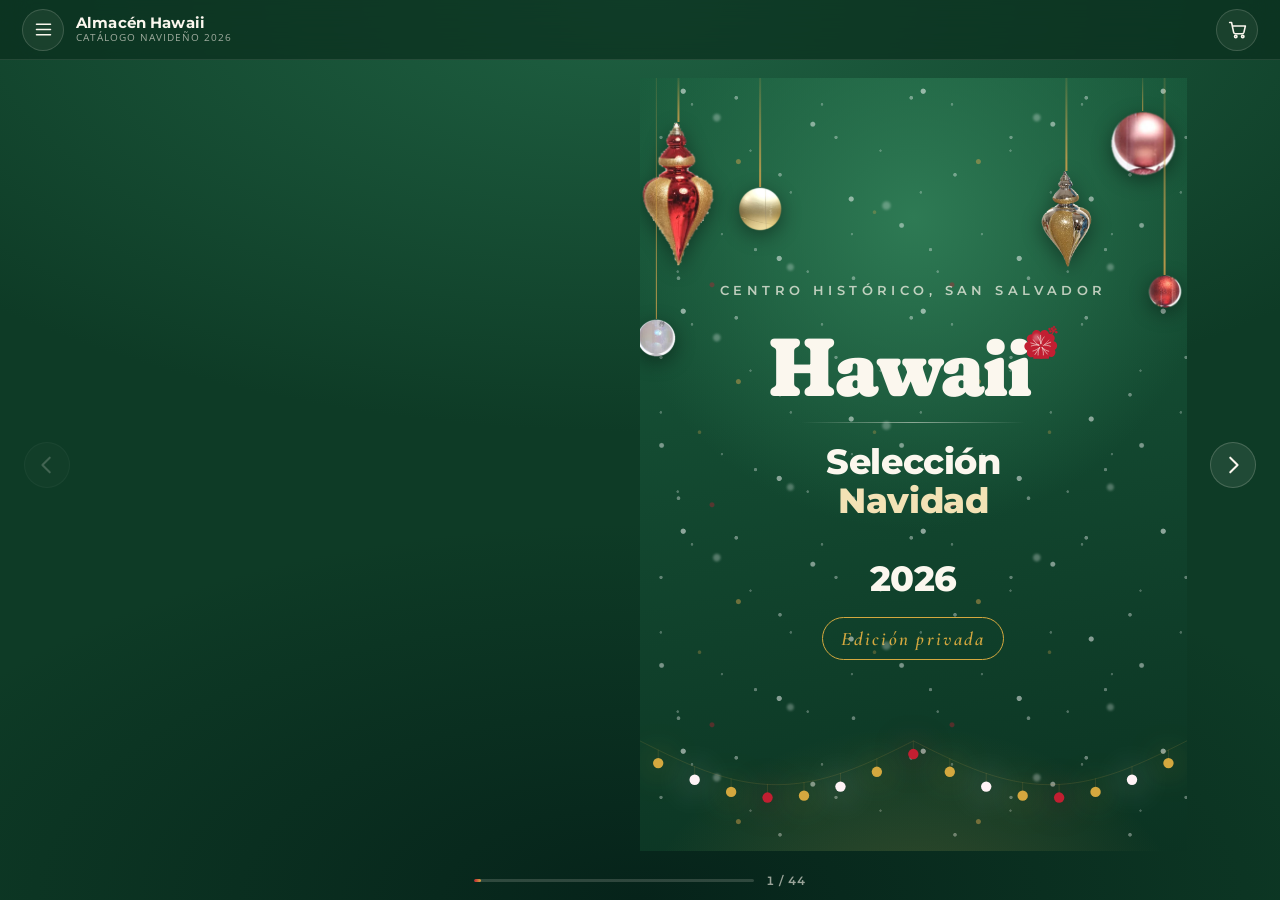
==== seleccion/index.html @ 13fd5911 "Selección Navidad 2026: edición privada para clientes premium Carta de bienvenida en lugar de las co" ====
<!doctype html>
<html lang="es">
<head>
<meta charset="utf-8">
<meta name="viewport" content="width=device-width, initial-scale=1, viewport-fit=cover">
<title>Almacén Hawaii · Selección Navidad 2026</title>
<meta name="description" content="Catálogo Navideño 2026 de Almacén Hawaii, Centro Histórico de San Salvador. Esferas, flores de pascua, varas, mallas y coronas, con precio por unidad y por docena.">
<meta name="theme-color" content="#0E3B26">

<meta property="og:type" content="website">
<meta property="og:title" content="Almacén Hawaii — Selección Navidad 2026">
<meta property="og:description" content="Una selección navideña preparada para su hogar: esferas, coronas, moños y guías. Atención personal por WhatsApp.">

<link rel="preconnect" href="https://fonts.googleapis.com">
<link rel="preconnect" href="https://fonts.gstatic.com" crossorigin>
<link href="https://fonts.googleapis.com/css2?family=Fraunces:opsz,wght,SOFT,WONK@9..144,700..900,100,1&family=Cormorant+Garamond:ital,wght@0,500;0,600;1,500;1,600&family=Montserrat:wght@500;600;700;800&family=Open+Sans:wght@400;600&display=swap" rel="stylesheet">
<link rel="stylesheet" href="estilos.css?v=b6408e53">
</head>
<body>

<!-- ══ La marca en vectores ══
     El archivo original del logo no llegó, así que el hibisco va dibujado:
     cinco pétalos rizados, las nervaduras blancas y el estambre con sus
     anteras. Cuando aparezca el SVG verdadero se reemplaza este <symbol>
     y todo el catálogo se actualiza solo, porque todo uso es un <use>. -->
<svg width="0" height="0" style="position:absolute" aria-hidden="true" focusable="false">
 <symbol id="flor-completa" viewBox="-108 -122 216 216">
  <g transform="translate(0,20)">
   <g fill="currentColor">
     <path d="M0 0C-20 -16 -40 -30 -48 -48C-56 -66 -48 -86 -28 -90C-16 -92 -6 -85 -2 -76C2 -85 12 -92 24 -90C44 -86 52 -66 44 -48C36 -30 20 -16 0 0Z" transform="rotate(0)"/>
     <path d="M0 0C-20 -16 -40 -30 -48 -48C-56 -66 -48 -86 -28 -90C-16 -92 -6 -85 -2 -76C2 -85 12 -92 24 -90C44 -86 52 -66 44 -48C36 -30 20 -16 0 0Z" transform="rotate(72)"/>
     <path d="M0 0C-20 -16 -40 -30 -48 -48C-56 -66 -48 -86 -28 -90C-16 -92 -6 -85 -2 -76C2 -85 12 -92 24 -90C44 -86 52 -66 44 -48C36 -30 20 -16 0 0Z" transform="rotate(144)"/>
     <path d="M0 0C-20 -16 -40 -30 -48 -48C-56 -66 -48 -86 -28 -90C-16 -92 -6 -85 -2 -76C2 -85 12 -92 24 -90C44 -86 52 -66 44 -48C36 -30 20 -16 0 0Z" transform="rotate(216)"/>
     <path d="M0 0C-20 -16 -40 -30 -48 -48C-56 -66 -48 -86 -28 -90C-16 -92 -6 -85 -2 -76C2 -85 12 -92 24 -90C44 -86 52 -66 44 -48C36 -30 20 -16 0 0Z" transform="rotate(288)"/>
   </g>
   <g fill="none" stroke="var(--papel)" stroke-width="3.4" stroke-linecap="round" opacity=".9">
     <path d="M0 -12C-3 -28 -9 -40 -18 -52 M0 -12C-1 -30 -1 -44 -2 -60 M0 -12C4 -28 10 -40 19 -51" transform="rotate(0)"/>
     <path d="M0 -12C-3 -28 -9 -40 -18 -52 M0 -12C-1 -30 -1 -44 -2 -60 M0 -12C4 -28 10 -40 19 -51" transform="rotate(72)"/>
     <path d="M0 -12C-3 -28 -9 -40 -18 -52 M0 -12C-1 -30 -1 -44 -2 -60 M0 -12C4 -28 10 -40 19 -51" transform="rotate(144)"/>
     <path d="M0 -12C-3 -28 -9 -40 -18 -52 M0 -12C-1 -30 -1 -44 -2 -60 M0 -12C4 -28 10 -40 19 -51" transform="rotate(216)"/>
     <path d="M0 -12C-3 -28 -9 -40 -18 -52 M0 -12C-1 -30 -1 -44 -2 -60 M0 -12C4 -28 10 -40 19 -51" transform="rotate(288)"/>
   </g>
   <g fill="currentColor" stroke="currentColor" stroke-linecap="round">
    <path d="M4 2C30 -20 54 -48 70 -78" fill="none" stroke-width="6"/>
    <circle cx="72" cy="-86" r="8"/><circle cx="55" cy="-82" r="6.5"/>
    <circle cx="88" cy="-78" r="6.5"/><circle cx="64" cy="-98" r="7"/>
    <circle cx="83" cy="-95" r="6"/><circle cx="49" cy="-96" r="5.5"/>
    <circle cx="75" cy="-108" r="5.5"/>
   </g>
  </g>
 </symbol>
</svg>

<header class="barra">
  <div class="barra-izq">
    <button class="btn-icono" id="abrir-indice" aria-label="Ver las categorías" title="Categorías">
      <svg viewBox="0 0 24 24" aria-hidden="true"><path d="M4 6h16M4 12h16M4 18h16"/></svg>
    </button>
    <a class="marca" href="#" data-ir="0" aria-label="Portada del catálogo">
      <span class="marca-txt">
        <b>Almacén Hawaii</b>
        <small>Catálogo Navideño 2026</small>
      </span>
    </a>
  </div>

  <nav class="barra-acciones">
    <button class="btn-icono" id="abrir-carrito" aria-label="Ver mi pedido" title="Mi pedido">
      <svg viewBox="0 0 24 24" aria-hidden="true"><path d="M3 4h2.2l2.4 11.2a2 2 0 0 0 2 1.6h7.7a2 2 0 0 0 2-1.5L21 8H6.2"/><circle cx="10" cy="20" r="1.4"/><circle cx="18" cy="20" r="1.4"/></svg>
      <span class="globo" id="contador" hidden>0</span>
    </button>
  </nav>
</header>

<main class="escenario">
  <button class="paso paso-izq" id="anterior" aria-label="Página anterior">
    <svg viewBox="0 0 24 24" aria-hidden="true"><path d="M15 4 7 12l8 8"/></svg>
  </button>

  <div class="libro-caja">
    <div id="libro" class="libro"></div>
    <div class="cargando" id="cargando"><span></span> Armando el catálogo…</div>
  </div>

  <button class="paso paso-der" id="siguiente" aria-label="Página siguiente">
    <svg viewBox="0 0 24 24" aria-hidden="true"><path d="m9 4 8 8-8 8"/></svg>
  </button>

  <div class="pie">
    <div class="regleta" id="regleta" role="progressbar" aria-label="Avance del catálogo"><i></i></div>
    <span class="folio" id="folio">1 / 1</span>
  </div>
</main>

<!-- ══ Ficha del producto ══ -->
<div class="telon" id="telon-ficha" hidden>
  <article class="ficha" role="dialog" aria-modal="true" aria-labelledby="ficha-nombre">
    <button class="cerrar" data-cerrar="ficha" aria-label="Cerrar">
      <svg viewBox="0 0 24 24" aria-hidden="true"><path d="m6 6 12 12M18 6 6 18"/></svg>
    </button>
    <div class="ficha-foto">
      <img id="ficha-img" alt="" width="700" height="700">
    </div>
    <div class="ficha-datos">
      <p class="ficha-sku" id="ficha-sku"></p>
      <h2 id="ficha-nombre"></h2>
      <p class="ficha-desc" id="ficha-desc"></p>
      <dl class="ficha-specs" id="ficha-specs"></dl>

      <div class="precios">
        <span class="preventa" id="ficha-preventa"></span><span class="cu">c/u</span>
        <span class="etiqueta-ahorro" id="ficha-docena"></span>
      </div>

      <div class="campo" id="campo-color">
        <label>Color <span class="elegido" id="color-elegido"></span></label>
        <div class="muestras" id="ficha-colores" role="radiogroup" aria-label="Color"></div>
      </div>

      <div class="ficha-fila">
        <div class="campo campo-cant">
          <label for="ficha-cantidad">Cantidad</label>
          <div class="contador-cant">
            <button type="button" data-cant="-1" aria-label="Quitar uno">−</button>
            <input id="ficha-cantidad" type="number" value="1" min="1" max="99" inputmode="numeric">
            <button type="button" data-cant="1" aria-label="Agregar uno">+</button>
          </div>
        </div>
        <button class="btn-primario" id="agregar">
          <svg viewBox="0 0 24 24" aria-hidden="true"><path d="M3 4h2.2l2.4 11.2a2 2 0 0 0 2 1.6h7.7a2 2 0 0 0 2-1.5L21 8H6.2"/><circle cx="10" cy="20" r="1.4"/><circle cx="18" cy="20" r="1.4"/></svg>
          Agregar al pedido
        </button>
      </div>
      <p class="nota-preventa">El precio por docena aplica desde 12 unidades del mismo producto y color. Se paga contra entrega.</p>
    </div>
  </article>
</div>

<!-- ══ El pedido ══ -->
<div class="telon" id="telon-carrito" hidden>
  <aside class="carrito" role="dialog" aria-modal="true" aria-labelledby="carrito-titulo">
    <header>
      <h2 id="carrito-titulo">Mi pedido</h2>
      <button class="cerrar" data-cerrar="carrito" aria-label="Cerrar">
        <svg viewBox="0 0 24 24" aria-hidden="true"><path d="m6 6 12 12M18 6 6 18"/></svg>
      </button>
    </header>

    <div class="carrito-cuerpo" id="carrito-cuerpo"></div>

    <footer class="carrito-pie" id="carrito-pie">
      <dl class="totales">
        <div id="fila-regular"><dt>A precio unidad</dt><dd id="total-regular"></dd></div>
        <div class="ahorra" id="fila-ahorro"><dt>Precio por docena</dt><dd id="total-ahorro"></dd></div>
        <div class="grande"><dt>Total</dt><dd id="total-preventa"></dd></div>
      </dl>

      <div class="campo">
        <label for="cli-nombre">Su nombre</label>
        <input id="cli-nombre" type="text" autocomplete="name" placeholder="Nombre y apellido">
      </div>
      <div class="campo">
        <label for="cli-tel">Su teléfono</label>
        <input id="cli-tel" type="tel" autocomplete="tel" inputmode="tel" placeholder="7777-7777">
      </div>
      <p class="aviso" id="aviso-carrito" hidden></p>

      <a class="btn-whatsapp" id="enviar" href="#" target="_blank" rel="noopener">
        <svg viewBox="0 0 24 24" aria-hidden="true"><path d="M12 2a10 10 0 0 0-8.7 15L2 22l5.2-1.3A10 10 0 1 0 12 2Z"/><path d="M8.5 7.8c.2-.5.4-.5.7-.5h.6c.2 0 .4 0 .6.5l.8 1.9c.1.3 0 .5-.1.7l-.5.6c-.2.2-.3.4-.1.7a7 7 0 0 0 3.3 2.9c.3.1.5 0 .7-.2l.6-.7c.2-.2.4-.2.6-.1l1.9.9c.3.1.4.3.4.5 0 .9-.6 1.8-1.4 2-.7.2-1.6.3-4.4-1a10 10 0 0 1-4-4.3c-.5-1.1-.8-2.4-.6-3.1.1-.5.4-1 .9-1.3Z"/></svg>
        Finalizar pedido por WhatsApp
      </a>
      <p class="nota-preventa">Se abre WhatsApp con el pedido escrito. Usted lo revisa y lo envía.</p>
    </footer>
  </aside>
</div>

<!-- ══ Secciones ══ -->
<div class="telon" id="telon-indice" hidden>
  <nav class="indice" role="dialog" aria-modal="true" aria-labelledby="indice-titulo">
    <header>
      <h2 id="indice-titulo">Categorías</h2>
      <button class="cerrar" data-cerrar="indice" aria-label="Cerrar">
        <svg viewBox="0 0 24 24" aria-hidden="true"><path d="m6 6 12 12M18 6 6 18"/></svg>
      </button>
    </header>
    <ol id="indice-lista"></ol>
  </nav>
</div>

<div class="brindis" id="brindis" hidden></div>

<script src="vendor/page-flip.browser.js"></script>
<script src="datos.js?v=13c87541"></script>
<script src="salas.js?v=3addc562"></script>
<script src="guion.js?v=63ef8f1d"></script>
</body>
</html>
---- seleccion/estilos.css ----
/* ════════════════════════════════════════════════════════════════
   Almacén Hawaii — Catálogo Navideño 2026 (precio estándar)

   Esta edición va con paleta navideña clásica: verde pino de estructura,
   rojo navidad para precios y lo que salta, dorado para luces y filetes,
   y papel crema. (La preventa conserva su paleta rosa.) Las notas de
   abajo hablan de rosa y fucsia: los nombres de las variables quedaron
   igual para no tocar el resto del archivo.

   La paleta sale del hibisco del logo. El fucsia era el acento y pasó a
   ser el protagonista: el rosa profundo carga la estructura —barra,
   portada, titulares— y el papel es un rosa muy claro.

   Aun así el fucsia fuerte sigue reservado para lo que debe saltar:
   precio de preventa, sellos de descuento, el punto que dice "tocá
   aquí". Sobre un fondo ya rosado, usarlo también de fondo haría que
   nada resalte. El dorado entra para lo navideño.
   ════════════════════════════════════════════════════════════════ */

:root {
  /* Rosa de fondo, fucsia de acento y dorado para lo navideño. El fucsia
     no es un color prestado: es el del hibisco del logo, que pasa de
     acento a protagonista. El rosa profundo hace de estructura —lo que
     antes hacía el verde— y el papel es un rosa muy claro, casi blanco,
     para que la foto del producto siga siendo lo que más pesa.

     Los nombres no dicen un color a propósito: cambiar la paleta es
     cambiar este bloque y nada más. */
  --marca:       #14532D;   /* titulares, botones, estructura */
  /* El rosa de fondo va empolvado y no encendido: sobre un fondo
     saturado, el fucsia de los precios deja de saltar. Lo que salta es
     lo que contrasta, y para contrastar el fondo tiene que ceder. */
  --marca-hondo: #0E3B26;   /* barra, portada, contraportada */
  --marca-claro: #7FA88C;
  --fucsia:      #C21F32;   /* precios de preventa, sellos, lo que salta */
  --fucsia-hondo:#9A1626;
  --dorado:      #D4A83F;   /* luces, filetes, lo navideño */
  --papel:       #FBF7EE;   /* la hoja */
  --papel-hondo: #F2EAD7;
  --tinta:       #1E2A22;
  --tinta-suave: #5F6B62;
  --linea:       #E5DAC0;
  --whatsapp:    #25D366;

  --r-chico: 10px;
  --r:       16px;
  --r-grande:26px;

  --sombra:      0 2px 8px rgba(14,59,38,.08), 0 12px 32px rgba(14,59,38,.10);
  --sombra-alta: 0 8px 24px rgba(14,59,38,.16), 0 32px 64px rgba(14,59,38,.22);

  --titulo: "Montserrat", "Helvetica Neue", Arial, sans-serif;
  --texto:  "Open Sans", "Helvetica Neue", Arial, sans-serif;
  --logo:   "Fraunces", Georgia, "Times New Roman", serif;

  --barra-alto: 60px;
}

* { box-sizing: border-box; }

html, body {
  height: 100%;
  margin: 0;
}

body {
  font-family: var(--texto);
  color: var(--tinta);
  background: var(--marca-hondo);
  /* Un resplandor tibio detrás del libro, como la luz de una sala. */
  background-image:
    radial-gradient(120% 80% at 50% 0%, #1F6142 0%, transparent 60%),
    radial-gradient(90% 60% at 50% 100%, #06231A 0%, transparent 70%);
  display: flex;
  flex-direction: column;
  overflow: hidden;
  -webkit-font-smoothing: antialiased;
}

svg { fill: none; stroke: currentColor; stroke-width: 1.8; stroke-linecap: round; stroke-linejoin: round; }
img { max-width: 100%; display: block; }

/* ── La barra de arriba ─────────────────────────────────────── */

.barra {
  flex: 0 0 auto;
  height: var(--barra-alto);
  padding: 0 clamp(10px, 3vw, 22px);
  display: flex;
  align-items: center;
  justify-content: space-between;
  gap: 12px;
  background: rgba(10, 46, 30, .72);
  backdrop-filter: blur(14px);
  -webkit-backdrop-filter: blur(14px);
  border-bottom: 1px solid rgba(251, 246, 236, .10);
  position: relative;
  z-index: 40;
}

.barra-izq {
  display: flex;
  align-items: center;
  gap: clamp(7px, 2vw, 12px);
  min-width: 0;
}

.marca {
  display: flex;
  align-items: center;
  gap: 10px;
  text-decoration: none;
  color: var(--papel);
  min-width: 0;
}

.marca-txt { display: flex; flex-direction: column; line-height: 1.15; min-width: 0; }
.marca-txt b {
  font-family: var(--titulo);
  font-weight: 700;
  font-size: 14.5px;
  letter-spacing: .01em;
  white-space: nowrap;
}
.marca-txt small {
  font-size: 10px;
  letter-spacing: .1em;
  text-transform: uppercase;
  color: rgba(251,246,236,.62);
  white-space: nowrap;
}

.barra-acciones { display: flex; align-items: center; gap: 6px; flex: none; }

.btn-icono {
  position: relative;
  width: 42px; height: 42px;
  display: grid; place-items: center;
  border: 1px solid rgba(251,246,236,.16);
  border-radius: 50%;
  background: rgba(251,246,236,.06);
  color: var(--papel);
  cursor: pointer;
  transition: background .18s, border-color .18s, transform .18s;
}
.btn-icono svg { width: 21px; height: 21px; }
.btn-icono:hover { background: rgba(251,246,236,.14); border-color: rgba(251,246,236,.3); }
.btn-icono:active { transform: scale(.94); }

.globo {
  position: absolute;
  top: -3px; right: -3px;
  min-width: 20px; height: 20px;
  padding: 0 5px;
  border-radius: 10px;
  background: var(--fucsia);
  color: #fff;
  font-family: var(--titulo);
  font-weight: 700;
  font-size: 11px;
  line-height: 20px;
  text-align: center;
  border: 2px solid var(--marca-hondo);
}
.globo.late { animation: late .42s ease; }
@keyframes late { 0%,100% { transform: scale(1); } 40% { transform: scale(1.35); } }

/* ── El escenario donde vive el libro ───────────────────────── */

.escenario {
  flex: 1 1 auto;
  min-height: 0;
  position: relative;
  display: grid;
  grid-template-columns: auto minmax(0, 1fr) auto;
  align-items: center;
  gap: clamp(4px, 1.5vw, 18px);
  padding: clamp(8px, 2vh, 20px) clamp(6px, 2vw, 24px) 48px;
}

.libro-caja {
  grid-column: 2;
  height: 100%;
  min-height: 0;
  display: grid;
  place-items: center;
  position: relative;
}

.libro { max-width: 100%; }
.libro .stf__parent { margin: 0 auto; }

.cargando {
  position: absolute;
  inset: auto;
  display: flex;
  align-items: center;
  gap: 10px;
  color: rgba(251,246,236,.7);
  font-size: 13.5px;
  letter-spacing: .04em;
}
.cargando[hidden] { display: none; }
.cargando span {
  width: 15px; height: 15px;
  border: 2px solid rgba(251,246,236,.25);
  border-top-color: var(--fucsia);
  border-radius: 50%;
  animation: gira .8s linear infinite;
}
@keyframes gira { to { transform: rotate(360deg); } }

/* Flechas de paso */
.paso {
  width: 46px; height: 46px;
  display: grid; place-items: center;
  border: 1px solid rgba(251,246,236,.18);
  border-radius: 50%;
  background: rgba(251,246,236,.08);
  color: var(--papel);
  cursor: pointer;
  z-index: 20;
  transition: background .18s, opacity .18s, transform .18s;
}
.paso svg { width: 22px; height: 22px; stroke-width: 2.2; }
.paso:hover { background: rgba(251,246,236,.18); }
.paso:active { transform: scale(.92); }
.paso[disabled] { opacity: .22; cursor: default; }
.paso-izq { grid-column: 1; }
.paso-der { grid-column: 3; }

/* Regleta de avance y folio */
.pie {
  position: absolute;
  left: 0; right: 0; bottom: 12px;
  display: flex;
  align-items: center;
  justify-content: center;
  gap: 12px;
  pointer-events: none;
}
.regleta {
  width: min(280px, 44vw);
  height: 3px;
  border-radius: 3px;
  background: rgba(251,246,236,.16);
  overflow: hidden;
}
.regleta i {
  display: block;
  height: 100%;
  width: 0;
  border-radius: 3px;
  background: linear-gradient(90deg, var(--fucsia), var(--dorado));
  transition: width .5s cubic-bezier(.22,.9,.3,1);
}
.folio {
  font-family: var(--titulo);
  font-weight: 600;
  font-size: 12px;
  letter-spacing: .07em;
  color: rgba(251,246,236,.6);
  font-variant-numeric: tabular-nums;
}

/* ── Las páginas ────────────────────────────────────────────── */

.pagina {
  container-type: inline-size;
  background: var(--papel);
  color: var(--tinta);
  overflow: hidden;
  position: relative;
}
.pagina-interior {
  position: absolute;
  inset: 0;
  padding: clamp(16px, 4.4%, 38px);
  display: flex;
  flex-direction: column;
  overflow: hidden;
}

/* Filo de la hoja: da el grosor del papel en el canto interno. */
.stf__item .pagina::after {
  content: "";
  position: absolute;
  top: 0; bottom: 0;
  width: 26px;
  pointer-events: none;
}
.--left .pagina::after  { right: 0; background: linear-gradient(270deg, rgba(43,32,16,.14), transparent); }
.--right .pagina::after { left: 0;  background: linear-gradient(90deg,  rgba(43,32,16,.14), transparent); }

.numero-pagina {
  position: absolute;
  bottom: clamp(10px, 2.6%, 18px);
  left: 0; right: 0;
  text-align: center;
  font-family: var(--titulo);
  font-weight: 600;
  font-size: 10.5px;
  letter-spacing: .18em;
  color: var(--tinta-suave);
  opacity: .55;
}

/* ── Portada ────────────────────────────────────────────────── */

.pagina.portada {
  background:
    radial-gradient(90% 65% at 50% 18%, #2E7A54 0%, transparent 62%),
    linear-gradient(170deg, #1A5C3D 0%, #0B3322 100%);
  color: var(--papel);
}
.portada .pagina-interior {
  align-items: center;
  justify-content: center;
  text-align: center;
  padding: clamp(20px, 6%, 44px);
}

/* Todo el texto de la portada va en un solo bloque centrado. */
.portada-centro {
  position: relative;
  z-index: 2;
  display: flex;
  flex-direction: column;
  align-items: center;
  gap: clamp(10px, 3.4cqw, 22px);
}

/* ── Los adornos que cuelgan del borde de arriba ──────────────────
   Son las esferas reales del contenedor, recortadas. Cada una tiene
   su propio tiempo de vaivén y su demora: si todas se mecieran al
   mismo compás parecería un carrusel; desfasadas parece aire. */
.guirnalda {
  position: absolute;
  inset: 0;
  overflow: hidden;
  pointer-events: none;
  z-index: 1;
}
.colgante {
  position: absolute;
  top: 0;
  left: var(--izq);
  width: calc(var(--tam) * 1cqw);
  display: flex;
  flex-direction: column;
  align-items: center;
  transform: translateX(-50%);
  transform-origin: 50% 0;
  animation: vaiven var(--seg) ease-in-out var(--demora) infinite alternate;
}
.colgante .hilo {
  width: 1.5px;
  height: calc(var(--largo) * 1cqw);
  background: linear-gradient(to bottom, rgba(217,166,78,.15), rgba(217,166,78,.85));
}
.colgante img {
  width: 100%;
  height: calc(var(--tam) * var(--alto) * 1cqw);
  object-fit: contain;
  filter: drop-shadow(0 5px 10px rgba(0,0,0,.42));
}
/* El giro sale desde donde se ata el hilo, no desde la esfera. */
@keyframes vaiven {
  from { transform: translateX(-50%) rotate(-3.4deg); }
  to   { transform: translateX(-50%) rotate(3.4deg); }
}

/* ── La nieve ─────────────────────────────────────────────────────
   Tres capas con copos de distinto tamaño y velocidad: las chicas van
   rápido y las grandes lento, que es lo que da sensación de fondo y
   frente. Cada capa es un mosaico que se repite, y la animación la
   corre exactamente el alto de un mosaico, así el ciclo no tiene
   costura. La caída va con una ese, no en línea recta.

   Entre los copos blancos van unas motitas doradas y una fucsia:
   suficiente para que el fondo se sienta de la marca. */
.nieve {
  position: absolute;
  inset: 0;
  overflow: hidden;
  pointer-events: none;
  z-index: 0;
}
.nieve.frente { z-index: 3; }
.nieve i {
  position: absolute;
  left: 0; right: 0;
  top: -220px; bottom: -220px;
  background-repeat: repeat;
  animation: nevar linear infinite;
}

.nieve i:nth-child(1) {
  opacity: .55;
  background-size: 240px 220px;
  animation-duration: 30s;
  background-image:
    radial-gradient(circle at 18%  6%,  rgba(255,255,255,.95) 0 2.2px, transparent 3px),
    radial-gradient(circle at 72% 21%,  rgba(255,255,255,.85) 0 1.9px, transparent 3px),
    radial-gradient(circle at 41% 38%,  rgba(217,166,78,.85)  0 2.0px, transparent 3px),
    radial-gradient(circle at 88% 55%,  rgba(255,255,255,.9)  0 2.1px, transparent 3px),
    radial-gradient(circle at 9%  67%,  rgba(255,255,255,.8)  0 1.8px, transparent 3px),
    radial-gradient(circle at 58% 82%,  rgba(255,255,255,.9)  0 2.2px, transparent 3px),
    radial-gradient(circle at 30% 94%,  rgba(194,31,50,.7)   0 1.9px, transparent 3px);
}
.nieve i:nth-child(2) {
  opacity: .42;
  background-size: 175px 220px;
  animation-duration: 21s;
  background-image:
    radial-gradient(circle at 55%  9%,  rgba(255,255,255,.9) 0 1.5px, transparent 2.2px),
    radial-gradient(circle at 12% 27%,  rgba(255,255,255,.8) 0 1.3px, transparent 2px),
    radial-gradient(circle at 80% 44%,  rgba(255,255,255,.85) 0 1.4px, transparent 2.2px),
    radial-gradient(circle at 34% 61%,  rgba(217,166,78,.7)  0 1.4px, transparent 2.2px),
    radial-gradient(circle at 66% 78%,  rgba(255,255,255,.8) 0 1.3px, transparent 2px),
    radial-gradient(circle at 22% 91%,  rgba(255,255,255,.85) 0 1.5px, transparent 2.2px);
}
.nieve i:nth-child(3) {
  opacity: .3;
  background-size: 130px 220px;
  animation-duration: 15s;
  background-image:
    radial-gradient(circle at 40% 12%, rgba(255,255,255,.9) 0 1px, transparent 1.6px),
    radial-gradient(circle at 85% 33%, rgba(255,255,255,.8) 0 .9px, transparent 1.5px),
    radial-gradient(circle at 16% 52%, rgba(255,255,255,.85) 0 1px, transparent 1.6px),
    radial-gradient(circle at 63% 71%, rgba(255,255,255,.8) 0 .9px, transparent 1.5px),
    radial-gradient(circle at 29% 88%, rgba(255,255,255,.9) 0 1px, transparent 1.6px);
}
/* La capa de adelante pasa por delante del texto: pocos copos, grandes
   y desenfocados, como los que caen cerca de la cámara. */
.nieve.frente i {
  opacity: .3;
  background-size: 320px 220px;
  animation-duration: 12s;
  filter: blur(1.2px);
  background-image:
    radial-gradient(circle at 24% 18%, rgba(255,255,255,.95) 0 3px, transparent 4.5px),
    radial-gradient(circle at 77% 58%, rgba(255,255,255,.9)  0 3.4px, transparent 5px),
    radial-gradient(circle at 47% 86%, rgba(255,255,255,.9)  0 2.8px, transparent 4.2px);
}

@keyframes nevar {
  0%   { transform: translate(0, 0); }
  50%  { transform: translate(16px, 110px); }
  100% { transform: translate(0, 220px); }
}

/* ── El pie: resplandor y guirnalda de luces ──────────────────────
   La portada quedaba desnuda abajo. El resplandor da fondo y la
   guirnalda da el movimiento. */
.resplandor {
  position: absolute;
  left: -10%; right: -10%;
  bottom: -14%;
  height: 42%;
  pointer-events: none;
  z-index: 0;
  background: radial-gradient(60% 100% at 50% 100%,
    rgba(217,166,78,.26) 0%, rgba(217,166,78,.10) 42%, transparent 72%);
}

.pie-luces {
  position: absolute;
  left: 0; right: 0;
  bottom: clamp(14px, 5%, 34px);
  height: clamp(42px, 16cqw, 96px);
  pointer-events: none;
  z-index: 1;
}
.pie-luces.arriba {
  bottom: auto;
  top: 0;
}
.luces { width: 100%; height: 100%; overflow: visible; }
.luces .cable {
  fill: none;
  stroke: rgba(217,166,78,.5);
  stroke-width: .28;
  vector-effect: non-scaling-stroke;
}
.foco line {
  stroke: rgba(217,166,78,.65);
  stroke-width: .22;
  vector-effect: non-scaling-stroke;
}
.foco circle {
  fill: var(--color);
  stroke: none;
  transform-box: fill-box;
  transform-origin: center;
  animation: titilar 2.6s ease-in-out var(--demora) infinite alternate;
  filter: drop-shadow(0 0 3px var(--color));
}
@keyframes titilar {
  from { opacity: .38; }
  to   { opacity: 1; }
}

@media (prefers-reduced-motion: reduce) {
  .colgante { animation: none; transform: translateX(-50%) rotate(-1.5deg); }
  .nieve i { animation: none; }
  .foco circle { animation: none; opacity: .85; }
}

.logotipo {
  font-family: var(--logo);
  font-weight: 900;
  font-variation-settings: "SOFT" 100, "WONK" 1;
  font-size: clamp(46px, 15cqw, 108px);
  line-height: .9;
  letter-spacing: -.015em;
  color: var(--papel);
  position: relative;
  display: inline-block;
  padding-right: .34em;
}
.logotipo .flor-grande {
  position: absolute;
  right: -.02em; top: -.10em;
  width: .46em; height: .46em;
  color: var(--fucsia);
  stroke: none;
}
.portada .antetitulo {
  font-family: var(--titulo);
  font-weight: 600;
  font-size: clamp(9px, 2.6cqw, 13px);
  letter-spacing: .34em;
  text-transform: uppercase;
  color: rgba(251,246,236,.72);
}
.portada h1 {
  font-family: var(--titulo);
  font-weight: 800;
  font-size: clamp(19px, 6.4cqw, 40px);
  line-height: 1.12;
  margin: 0;
  letter-spacing: -.01em;
}
.portada h1 em {
  display: block;
  font-style: normal;
  /* Rosa claro y no dorado: sobre un fondo rosado el dorado se ensucia
     y pierde el filo. El dorado se guarda para las luces y los filetes,
     donde va sobre oscuro y sí brilla. */
  color: #F3E2B5;
}
.filete {
  width: 58%;
  height: 1px;
  background: linear-gradient(90deg, transparent, rgba(251,246,236,.5), transparent);
}
.moneda-ahorro {
  display: inline-flex;
  align-items: baseline;
  gap: 8px;
  padding: 9px 18px;
  border-radius: 999px;
  background: var(--fucsia);
  color: #fff;
  font-family: var(--titulo);
  font-weight: 800;
  font-size: clamp(12px, 3.4cqw, 17px);
  letter-spacing: .02em;
  box-shadow: 0 6px 20px rgba(194,31,50,.35);
}

/* ── Página de bienvenida ───────────────────────────────────── */

.pagina.aviso-pagina .pagina-interior { justify-content: center; gap: 5%; }
.titulo-seccion {
  font-family: var(--titulo);
  font-weight: 800;
  font-size: clamp(17px, 5.4cqw, 30px);
  line-height: 1.15;
  color: var(--marca);
  margin: 0;
  letter-spacing: -.01em;
}
.rotulo {
  font-family: var(--titulo);
  font-weight: 700;
  font-size: clamp(8.5px, 2.4cqw, 11px);
  letter-spacing: .26em;
  text-transform: uppercase;
  color: var(--fucsia);
  margin: 0 0 6px;
}
/* ── Las condiciones de la preventa ──────────────────────────────
   Tres bloques con viñetas. Es la letra chica del trato, así que se
   lee de corrido y no compite con nada. */
.condiciones {
  display: flex;
  flex-direction: column;
  gap: clamp(11px, 3cqw, 20px);
}
.condicion h3 {
  font-family: var(--titulo);
  font-weight: 800;
  font-size: clamp(10px, 2.8cqw, 13px);
  letter-spacing: .08em;
  text-transform: uppercase;
  color: var(--marca);
  margin: 0 0 5px;
}
.condicion ul {
  margin: 0;
  padding-left: 1.1em;
  display: flex;
  flex-direction: column;
  gap: clamp(3px, 1cqw, 6px);
}
.condicion li {
  font-size: clamp(11px, 3cqw, 14px);
  line-height: 1.45;
  color: var(--tinta);
}
.condicion li::marker { color: var(--fucsia); }

.recuadro {
  border: 1px solid var(--linea);
  border-left: 3px solid var(--dorado);
  border-radius: var(--r-chico);
  background: rgba(217,166,78,.07);
  padding: clamp(10px, 3cqw, 16px);
  font-size: clamp(10.5px, 2.8cqw, 13px);
  line-height: 1.6;
}

/* ── Páginas de escena, con los puntos clicleables ──────────── */

.pagina.escena .pagina-interior { padding: 0; }

/* El lienzo: la foto y las esferas viven en el mismo marco, así que si
   el marco se mueve, se mueven juntas y los puntos no se despegan. */
.escena-lienzo { position: absolute; inset: 0; }

/* Las escenas de esferas apoyadas no pueden mecerse, así que el que se
   mueve es el encuadre: un acercamiento muy lento, apenas perceptible. */
.escena-lienzo.deriva {
  animation: deriva 34s ease-in-out infinite alternate;
  will-change: transform;
}
@keyframes deriva {
  from { transform: scale(1.02) translate(0, 0); }
  to   { transform: scale(1.08) translate(-1.1%, -0.7%); }
}

.escena-foto { position: absolute; inset: 0; }
.escena-foto img { width: 100%; height: 100%; object-fit: cover; }
/* Un velo abajo para que el rótulo se lea sobre cualquier foto. */
.escena-foto::after {
  content: "";
  position: absolute; inset: 0;
  background: linear-gradient(to top, rgba(8,36,24,.82) 0%, rgba(8,36,24,.30) 26%, transparent 52%);
  pointer-events: none;
}
.escena-foto.velo-arriba::after {
  background: linear-gradient(to bottom, rgba(8,36,24,.84) 0%, rgba(8,36,24,.32) 28%, transparent 54%);
}
.escena-pie {
  position: absolute;
  left: 0; right: 0; bottom: 0;
  padding: clamp(14px, 4.5%, 30px);
  color: var(--papel);
  z-index: 4;
}
.escena-pie.arriba { bottom: auto; top: 0; }
.escena-pie h3 {
  font-family: var(--titulo);
  font-weight: 800;
  font-size: clamp(16px, 5cqw, 27px);
  margin: 0 0 5px;
  letter-spacing: -.01em;
}
.escena-pie p { margin: 0; font-size: clamp(10.5px, 2.8cqw, 13.5px); color: rgba(251,246,236,.82); line-height: 1.5; }
.pista {
  display: inline-flex;
  align-items: center;
  gap: 7px;
  margin-top: 10px;
  padding: 6px 13px;
  border-radius: 999px;
  background: rgba(251,246,236,.14);
  border: 1px solid rgba(251,246,236,.22);
  font-family: var(--titulo);
  font-weight: 600;
  font-size: clamp(9px, 2.4cqw, 11.5px);
  letter-spacing: .06em;
}
/* En las escenas el número se va a la esquina: centrado abajo le cae
   encima a la pastilla de "tocá los puntos". */
.pagina.escena .numero-pagina {
  bottom: auto;
  top: clamp(10px, 2.6%, 18px);
  left: auto;
  right: clamp(12px, 3.4%, 22px);
  text-align: right;
  color: var(--papel);
  opacity: .75;
  text-shadow: 0 1px 3px rgba(0,0,0,.5);
  z-index: 6;
}
.pista i {
  width: 8px; height: 8px;
  border-radius: 50%;
  background: var(--fucsia);
  box-shadow: 0 0 0 4px rgba(194,31,50,.3);
}

/* ── Las esferas colgadas ─────────────────────────────────────────
   Vienen recortadas y con el color del ambiente ya aplicado. El giro
   sale de donde se ata el hilo, no del centro de la esfera: un péndulo
   gira desde arriba. La sombra va en CSS y no horneada, porque tiene
   que mecerse con la pieza. */
.colgante-esc {
  position: absolute;
  display: flex;
  flex-direction: column;
  align-items: center;
  transform-origin: 50% 0;
  animation: mecer var(--seg) ease-in-out var(--demora) infinite alternate;
  z-index: 5;
  will-change: transform;
}
.hilo-esc {
  width: 1px;
  flex: none;
  background: linear-gradient(to bottom,
    rgba(212,186,138,0) 0%,
    rgba(212,186,138,.10) 30%,
    rgba(212,186,138,.34) 62%,
    rgba(212,186,138,.7) 100%);
}
.pieza {
  position: relative;
  width: 100%;
  flex: none;
  padding: 0;
  border: 0;
  background: transparent;
  cursor: pointer;
  -webkit-tap-highlight-color: transparent;
}
.pieza img {
  width: 100%;
  height: 100%;
  object-fit: contain;
  /* La sombra crece con la pieza y se apaga con la lejanía. */
  filter: drop-shadow(calc(var(--w) * .05 * 1cqw)
                      calc(var(--w) * .07 * 1cqw)
                      calc(var(--w) * .08 * 1cqw)
                      rgba(0, 0, 0, var(--sombra)));
}
/* La misma chinche que en las escenas apoyadas, para que se note que
   la esfera se puede tocar. */
.pieza::after {
  content: "";
  position: absolute;
  left: 50%; top: 50%;
  width:  clamp(9px, calc(var(--w) * .30 * 1cqw), 16px);
  height: clamp(9px, calc(var(--w) * .30 * 1cqw), 16px);
  translate: -50% -50%;
  border-radius: 50%;
  background: var(--fucsia);
  border: 2px solid rgba(251,246,236,.95);
  box-shadow: 0 2px 8px rgba(0,0,0,.4);
  opacity: calc(1 - var(--lejos) * .4);
  animation: latido 2.6s ease-out infinite;
}
.pieza:hover img { filter: drop-shadow(0 0 6px rgba(251,246,236,.55))
                          drop-shadow(calc(var(--w) * .05 * 1cqw)
                                      calc(var(--w) * .07 * 1cqw)
                                      calc(var(--w) * .08 * 1cqw)
                                      rgba(0, 0, 0, var(--sombra))); }
.pieza:active::after { scale: .85; }
.pieza:focus-visible { outline: 2px solid var(--papel); outline-offset: 3px; border-radius: 6px; }

@keyframes mecer {
  from { transform: rotate(calc(var(--amp) * -1)); }
  to   { transform: rotate(var(--amp)); }
}

/* El punto sobre la esfera: cubre el área real que ocupa la pieza. */
.punto {
  position: absolute;
  border: 0;
  padding: 0;
  background: transparent;
  border-radius: 50%;
  cursor: pointer;
  z-index: 5;
  -webkit-tap-highlight-color: transparent;
}
.punto::before {
  content: "";
  position: absolute;
  inset: -6%;
  border-radius: 50%;
  border: 2px solid rgba(251,246,236,0);
  background: radial-gradient(circle, rgba(251,246,236,.22) 0%, transparent 68%);
  opacity: 0;
  transition: opacity .22s;
}
/* La chinche: siempre visible, para que se note que hay algo que tocar.
   Se mide con la pieza —una chinche del mismo tamaño sobre una esfera
   grande y una chica hace que la chica parezca un error. */
.punto::after {
  content: "";
  position: absolute;
  left: 50%; top: 50%;
  width:  clamp(9px, calc(var(--w, 20) * .30 * 1cqw), 16px);
  height: clamp(9px, calc(var(--w, 20) * .30 * 1cqw), 16px);
  translate: -50% -50%;
  border-radius: 50%;
  background: var(--fucsia);
  border: 2px solid rgba(251,246,236,.95);
  box-shadow: 0 2px 8px rgba(0,0,0,.4);
  animation: latido 2.6s ease-out infinite;
}
@keyframes latido {
  0%       { box-shadow: 0 2px 8px rgba(0,0,0,.4), 0 0 0 0    rgba(194,31,50,.55); }
  55%, 100%{ box-shadow: 0 2px 8px rgba(0,0,0,.4), 0 0 0 15px rgba(194,31,50,0); }
}
.punto:hover::before, .punto:focus-visible::before { opacity: 1; border-color: rgba(251,246,236,.55); }
.punto:focus-visible { outline: none; }
.punto:active::after { scale: .85; }

@media (prefers-reduced-motion: reduce) {
  .punto::after, .pieza::after { animation: none; }
  .colgante-esc { animation: none; }
  .escena-lienzo.deriva { animation: none; transform: scale(1.02); }
  .regleta i { transition: none; }
}

/* ── Páginas de producto ────────────────────────────────────── */

.pagina.productos .pagina-interior { gap: clamp(10px, 2.6%, 20px); }

/* Dos halos rosados en esquinas opuestas. Muy tenues: la hoja tiene que
   sentirse decorada sin que nada le compita a la foto del producto. */
.pagina.productos .pagina-interior::before,
.pagina.productos .pagina-interior::after {
  content: "";
  position: absolute;
  width: 68%;
  aspect-ratio: 1;
  border-radius: 50%;
  background: radial-gradient(circle, rgba(240,200,110,.34) 0%, rgba(240,200,110,.10) 45%, transparent 72%);
  pointer-events: none;
  z-index: 0;
}
.pagina.productos .pagina-interior::before { top: -22%; right: -26%; }
.pagina.productos .pagina-interior::after  { bottom: -24%; left: -28%; }

/* El contenido, por encima del velo. */
.pagina.productos .cabecera-seccion,
.pagina.productos .ficha-lista,
.pagina.productos .cuadricula,
.pagina.productos .destacado,
.pagina.productos .numero-pagina { position: relative; z-index: 1; }
.cabecera-seccion { margin-bottom: 2px; }

.ficha-lista { display: grid; gap: clamp(12px, 3%, 22px); flex: 1; min-height: 0; }
.ficha-lista.dupla { grid-template-rows: 1fr 1fr; }
.ficha-lista.solo  { grid-template-rows: 1fr; }

.tarjeta {
  display: grid;
  grid-template-columns: 44% 1fr;
  gap: clamp(10px, 3cqw, 18px);
  align-items: center;
  border: 1px solid var(--linea);
  border-radius: var(--r);
  background: #fff;
  padding: clamp(10px, 2.8cqw, 16px);
  cursor: pointer;
  position: relative;
  overflow: hidden;
  transition: border-color .2s, box-shadow .2s, transform .2s;
  min-height: 0;
  text-align: left;
  font: inherit;
  color: inherit;
  -webkit-tap-highlight-color: transparent;
}
.tarjeta:hover { border-color: var(--marca-claro); box-shadow: var(--sombra); transform: translateY(-2px); }
.tarjeta:active { transform: translateY(0); }
.tarjeta.grande { grid-template-columns: 46% 1fr; }

.tarjeta-foto {
  position: relative;
  /* El cuadrado se mide por el ancho de su columna, nunca por el alto:
     con aspect-ratio y height:100% juntos, en una fila alta la foto se
     ensancha más que su columna y se come el texto de al lado. */
  width: 100%;
  aspect-ratio: 1;
  max-height: 100%;
  border-radius: var(--r-chico);
  overflow: hidden;
  background: var(--papel-hondo);
}
.tarjeta-foto img { width: 100%; height: 100%; object-fit: cover; }
.sello {
  position: absolute;
  top: 7px; left: 7px;
  padding: 3px 8px;
  border-radius: 999px;
  background: var(--fucsia);
  color: #fff;
  font-family: var(--titulo);
  font-weight: 800;
  font-size: clamp(9px, 2.4cqw, 11.5px);
  letter-spacing: .02em;
  box-shadow: 0 2px 8px rgba(194,31,50,.32);
}

.tarjeta-cuerpo { min-width: 0; overflow: hidden; display: flex; flex-direction: column; gap: 5px; }
.tarjeta h3 {
  font-family: var(--titulo);
  font-weight: 700;
  font-size: clamp(11.5px, 3.2cqw, 16px);
  line-height: 1.22;
  margin: 0;
  color: var(--marca);
}
.tarjeta .medida {
  font-family: var(--titulo);
  font-weight: 600;
  font-size: clamp(8.5px, 2.2cqw, 10.5px);
  letter-spacing: .14em;
  text-transform: uppercase;
  color: var(--tinta-suave);
}
.precio-linea { display: flex; align-items: baseline; gap: 8px; flex-wrap: wrap; margin-top: 2px; }
.precio-linea .regular {
  font-size: clamp(10px, 2.6cqw, 12.5px);
  color: var(--tinta-suave);
  text-decoration: line-through;
}
.precio-linea .preventa {
  font-family: var(--titulo);
  font-weight: 800;
  font-size: clamp(16px, 4.6cqw, 24px);
  color: var(--fucsia);
  line-height: 1;
  font-variant-numeric: tabular-nums;
}

.chips { display: flex; flex-wrap: wrap; gap: 5px; margin-top: 3px; align-items: center; }
.chip {
  width: 17px; height: 17px;
  border-radius: 50%;
  border: 1.5px solid rgba(35,32,28,.18);
  box-shadow: inset 0 -2px 4px rgba(0,0,0,.14), inset 0 2px 3px rgba(255,255,255,.5);
  flex: none;
}
.chips .mas {
  font-family: var(--titulo);
  font-weight: 700;
  font-size: 10.5px;
  color: var(--tinta-suave);
  margin-left: 2px;
}
.tarjeta .ver {
  margin-top: auto;
  font-family: var(--titulo);
  font-weight: 700;
  font-size: clamp(9.5px, 2.5cqw, 11.5px);
  letter-spacing: .05em;
  color: var(--marca);
  display: inline-flex;
  align-items: center;
  gap: 5px;
}
.tarjeta .ver svg { width: 13px; height: 13px; stroke-width: 2.4; }

/* Página de un solo modelo: foto grande y la paleta completa debajo. */
.destacado {
  flex: 1;
  min-height: 0;
  display: grid;
  grid-template-rows: minmax(0, 1fr) auto;
  gap: clamp(10px, 2.6cqw, 18px);
}
.destacado-foto {
  position: relative;
  min-height: 0;
  height: 100%;
  aspect-ratio: 1;
  width: auto;
  max-width: 100%;
  margin-inline: auto;
  border-radius: var(--r);
  border: 1px solid var(--linea);
  background: #fff;
  overflow: hidden;
}
/* contain y no cover: en una caja ancha, recortar deja el producto a medias. */
.destacado-foto img { width: 100%; height: 100%; object-fit: contain; padding: 4%; }
.destacado-foto .sello { top: 10px; left: 10px; }

.destacado-cuerpo { display: flex; flex-direction: column; gap: clamp(6px, 1.8cqw, 11px); }
.destacado-cifras { display: flex; align-items: baseline; justify-content: space-between; gap: 12px; flex-wrap: wrap; }
.destacado-cifras .medida { font-family: var(--titulo); font-weight: 600; font-size: clamp(8.5px, 2.2cqw, 11px); letter-spacing: .14em; text-transform: uppercase; color: var(--tinta-suave); }
.destacado-pie { margin: 0; font-size: clamp(9.5px, 2.4cqw, 12px); color: var(--tinta-suave); }

.paleta {
  display: grid;
  grid-template-columns: repeat(auto-fill, minmax(clamp(52px, 15cqw, 74px), 1fr));
  gap: clamp(5px, 1.6cqw, 10px);
}
.tono {
  display: flex;
  flex-direction: column;
  align-items: center;
  gap: 4px;
  padding: 5px 2px;
  border: 1px solid transparent;
  border-radius: var(--r-chico);
  background: transparent;
  cursor: pointer;
  font: inherit;
  transition: background .16s, border-color .16s;
  -webkit-tap-highlight-color: transparent;
}
.tono:hover { background: #fff; border-color: var(--linea); }
.chip-g {
  width: clamp(22px, 6.4cqw, 32px);
  height: clamp(22px, 6.4cqw, 32px);
  border-radius: 50%;
  box-shadow: inset 0 -3px 6px rgba(0,0,0,.18), inset 0 3px 5px rgba(255,255,255,.5), 0 0 0 1px rgba(35,32,28,.15);
  flex: none;
}
.tono small {
  font-size: clamp(7.5px, 2cqw, 9.5px);
  line-height: 1.15;
  text-align: center;
  color: var(--tinta-suave);
  overflow-wrap: anywhere;
}

/* ── Portada de sección ───────────────────────────────────────────
   Foto de ambiente con las piezas reales encima. Se mecen despacio y
   desfasadas: si flotaran al mismo compás parecería un salvapantallas.
   Los fondos son de Pexels, libres para uso comercial. */
.pagina.seccion .pagina-interior { padding: 0; }

.seccion-lienzo { position: absolute; inset: 0; overflow: hidden; }
.seccion-foto { position: absolute; inset: 0; }
.seccion-foto img {
  width: 100%; height: 100%; object-fit: cover;
  animation: respirar 30s ease-in-out infinite alternate;
}
/* Un acercamiento lentísimo, para que el fondo no se sienta congelado. */
@keyframes respirar {
  from { transform: scale(1.02); }
  to   { transform: scale(1.09) translate(-1%, -.6%); }
}
.seccion-foto::after {
  content: "";
  position: absolute; inset: 0;
  background: linear-gradient(to top, rgba(8,36,24,.9) 0%, rgba(8,36,24,.45) 30%,
                              rgba(8,36,24,.12) 55%, rgba(8,36,24,.3) 100%);
}

.flota {
  position: absolute;
  padding: 0;
  border: 0;
  background: transparent;
  cursor: pointer;
  z-index: 3;
  animation: flotar var(--seg) ease-in-out var(--demora) infinite alternate;
  will-change: transform;
  -webkit-tap-highlight-color: transparent;
}
.flota img {
  width: 100%; height: 100%;
  object-fit: contain;
  filter: drop-shadow(0 6px 14px rgba(0,0,0,.45));
  transition: filter .2s;
}
.flota:hover img { filter: drop-shadow(0 0 10px rgba(251,246,236,.6)) drop-shadow(0 6px 14px rgba(0,0,0,.45)); }
.flota:focus-visible { outline: 2px solid var(--papel); outline-offset: 4px; border-radius: 8px; }

/* Sube, baja y se ladea un poco: el giro es lo que le quita el aire de
   pegatina y hace que parezca colgando. */
@keyframes flotar {
  from { transform: translateY(-1.6%) rotate(calc(var(--giro) * -1)); }
  to   { transform: translateY(1.6%) rotate(var(--giro)); }
}

.seccion-rotulo {
  position: absolute;
  left: 0; right: 0; bottom: 0;
  z-index: 4;
  padding: clamp(16px, 5%, 34px);
  color: var(--papel);
}
.seccion-rotulo .rotulo { color: var(--dorado); margin-bottom: 6px; }
.seccion-rotulo h2 {
  font-family: var(--titulo);
  font-weight: 800;
  font-size: clamp(20px, 7cqw, 38px);
  line-height: 1.1;
  margin: 0 0 8px;
  letter-spacing: -.015em;
}
.seccion-texto {
  margin: 0;
  font-size: clamp(10.5px, 2.9cqw, 14px);
  line-height: 1.5;
  color: rgba(251,246,236,.85);
  max-width: 34ch;
}
.pagina.seccion .numero-pagina {
  bottom: auto;
  top: clamp(10px, 2.6%, 18px);
  left: auto;
  right: clamp(12px, 3.4%, 22px);
  text-align: right;
  color: var(--papel);
  opacity: .75;
  text-shadow: 0 1px 3px rgba(0,0,0,.5);
  z-index: 5;
}

@media (prefers-reduced-motion: reduce) {
  .seccion-foto img { animation: none; transform: scale(1.02); }
  .flota { animation: none; }
}

/* ── Cuadrícula de seis ───────────────────────────────────────────
   Las secciones de adornos traen 134 piezas y cada una es un producto
   distinto, sin variantes de color. Lo que tiene que resolver la celda
   es que se reconozca la pieza y se lea el precio; el detalle está a un
   toque de distancia, en la ficha. */
.cuadricula {
  flex: 1;
  min-height: 0;
  /* Sitio para el número de página, que va absoluto al pie. */
  margin-bottom: clamp(9px, 2.4%, 16px);
  display: grid;
  grid-template-columns: repeat(3, 1fr);
  grid-template-rows: repeat(2, 1fr);
  gap: clamp(6px, 2cqw, 14px);
}
.celda {
  display: flex;
  flex-direction: column;
  gap: 4px;
  min-width: 0;
  min-height: 0;
  padding: clamp(5px, 1.6cqw, 10px);
  border: 1px solid var(--linea);
  border-radius: var(--r-chico);
  background: #fff;
  cursor: pointer;
  font: inherit;
  color: inherit;
  text-align: left;
  overflow: hidden;
  transition: border-color .18s, box-shadow .18s, transform .18s;
  -webkit-tap-highlight-color: transparent;
}
.celda:hover { border-color: var(--marca-claro); box-shadow: var(--sombra); transform: translateY(-2px); }
.celda:active { transform: translateY(0); }

.celda-foto {
  position: relative;
  display: block;
  width: 100%;
  flex: 1;
  min-height: 0;
  border-radius: 7px;
  overflow: hidden;
  /* Blanco y no crema: las fotos del proveedor vienen sobre blanco, así
     que el recuadro se funde con la foto en vez de dibujarle un marco. */
  background: #fff;
}
/* contain y no cover: una cinta o una vara recortada no se reconoce.
   Vale más ver la pieza entera con aire alrededor que un pedazo grande. */
.celda-foto img { width: 100%; height: 100%; object-fit: contain; padding: 3%; }
.celda-foto .sello {
  top: 4px; left: 4px;
  padding: 2px 6px;
  font-size: clamp(7.5px, 2cqw, 9.5px);
}

.celda-nombre {
  font-family: var(--titulo);
  font-weight: 600;
  font-size: clamp(7.5px, 2.1cqw, 10px);
  line-height: 1.25;
  color: var(--marca);
  /* Tres renglones y lo que sobre se corta: el nombre completo está en
     la ficha, y una celda que crece desarma la cuadrícula. */
  display: -webkit-box;
  -webkit-line-clamp: 3;
  -webkit-box-orient: vertical;
  overflow: hidden;
}
.celda-precio { display: flex; align-items: baseline; gap: 5px; flex-wrap: wrap; }
.celda-precio b {
  font-family: var(--titulo);
  font-weight: 800;
  font-size: clamp(10.5px, 3cqw, 14px);
  color: var(--fucsia);
  font-variant-numeric: tabular-nums;
}
.celda-precio s {
  font-size: clamp(7.5px, 2cqw, 10px);
  color: var(--tinta-suave);
}

/* En pliego doble cada página es angosta: dos columnas se leen mejor
   que tres apretadas. */
@container (max-width: 420px) {
  .cuadricula { grid-template-columns: repeat(2, 1fr); grid-template-rows: repeat(3, 1fr); }
}

/* ── Índice de secciones ──────────────────────────────────────── */

#telon-indice { justify-content: flex-start; }
.indice {
  width: min(330px, 100%);
  height: 100%;
  background: var(--papel);
  display: flex;
  flex-direction: column;
  box-shadow: var(--sombra-alta);
  animation: entra-izq .28s cubic-bezier(.2,.9,.3,1);
}
@keyframes entra-izq { from { transform: translateX(-100%); } }
.indice > header {
  flex: none;
  padding: 16px 18px;
  display: flex;
  align-items: center;
  justify-content: space-between;
  border-bottom: 1px solid var(--linea);
}
.indice > header h2 { font-family: var(--titulo); font-weight: 800; font-size: 18px; color: var(--marca); margin: 0; }
.indice ol { list-style: none; margin: 0; padding: 8px 0 20px; overflow-y: auto; flex: 1; }
.indice li button {
  width: 100%;
  display: flex;
  align-items: center;
  justify-content: space-between;
  gap: 10px;
  padding: 13px 18px;
  border: 0;
  background: transparent;
  cursor: pointer;
  text-align: left;
  font-family: var(--titulo);
  font-weight: 600;
  font-size: 14px;
  color: var(--tinta);
  border-left: 3px solid transparent;
}
.indice li button:hover { background: var(--papel-hondo); }
.indice li button.aqui { border-left-color: var(--fucsia); background: var(--papel-hondo); color: var(--marca); }
.indice li button i {
  font-style: normal;
  font-family: var(--titulo);
  font-weight: 700;
  font-size: 11px;
  color: var(--tinta-suave);
  background: var(--papel-hondo);
  border: 1px solid var(--linea);
  border-radius: 999px;
  padding: 2px 8px;
  font-variant-numeric: tabular-nums;
}
.indice li button.aqui i { background: #fff; }

/* ── Contraportada ──────────────────────────────────────────── */

.pagina.contra {
  background: linear-gradient(200deg, #1A5C3D 0%, #0B3322 100%);
  color: var(--papel);
}
.contra .pagina-interior {
  align-items: center;
  justify-content: center;
  text-align: center;
  padding: clamp(20px, 6%, 44px);
}
.contra .portada-centro { gap: clamp(9px, 2.8cqw, 18px); }
.contra .filete { width: 46%; }
.contra .dato { display: flex; flex-direction: column; gap: 4px; }
.contra .dato span {
  font-family: var(--titulo);
  font-weight: 700;
  font-size: clamp(8.5px, 2.3cqw, 10.5px);
  letter-spacing: .24em;
  text-transform: uppercase;
  color: rgba(251,246,236,.5);
}
.contra .dato b {
  font-family: var(--titulo);
  font-weight: 700;
  font-size: clamp(12.5px, 3.4cqw, 17px);
  line-height: 1.3;
  letter-spacing: .01em;
  max-width: 26ch;
  margin-inline: auto;
  text-wrap: balance;
}
/* Cómo llegar: dos botones chicos bajo cada dirección. */
.ir-a {
  display: flex;
  gap: clamp(5px, 1.6cqw, 9px);
  justify-content: center;
  flex-wrap: wrap;
  margin-top: clamp(5px, 1.6cqw, 9px);
}
.ir-a a {
  display: inline-flex;
  align-items: center;
  gap: 5px;
  padding: clamp(4px, 1.2cqw, 7px) clamp(9px, 2.6cqw, 14px);
  border: 1px solid rgba(251,246,236,.26);
  border-radius: 999px;
  background: rgba(251,246,236,.08);
  color: var(--papel);
  text-decoration: none;
  font-family: var(--titulo);
  font-weight: 600;
  font-size: clamp(9px, 2.4cqw, 11.5px);
  letter-spacing: .02em;
  transition: background .18s, border-color .18s;
  -webkit-tap-highlight-color: transparent;
}
.ir-a a:hover { background: rgba(251,246,236,.2); border-color: rgba(251,246,236,.45); }
.ir-a a:active { transform: scale(.97); }
.ir-a svg { width: clamp(11px, 3cqw, 14px); height: clamp(11px, 3cqw, 14px); stroke-width: 1.9; }

.contra .dato small {
  font-size: clamp(10px, 2.7cqw, 13px);
  color: rgba(251,246,236,.72);
  line-height: 1.5;
}

/* ════════════════ Telones: ficha, carrito, índice ════════════ */

.telon {
  position: fixed;
  inset: 0;
  z-index: 100;
  background: rgba(8, 36, 24, .58);
  backdrop-filter: blur(6px);
  -webkit-backdrop-filter: blur(6px);
  display: flex;
  animation: aparece .22s ease;
}
.telon[hidden] { display: none; }
@keyframes aparece { from { opacity: 0; } }

.cerrar {
  width: 36px; height: 36px;
  display: grid; place-items: center;
  border: 0;
  border-radius: 50%;
  background: rgba(35,32,28,.07);
  color: var(--tinta);
  cursor: pointer;
  flex: none;
  transition: background .16s;
}
.cerrar svg { width: 18px; height: 18px; stroke-width: 2.2; }
.cerrar:hover { background: rgba(35,32,28,.14); }

/* ── Ficha del producto ─────────────────────────────────────── */

#telon-ficha { align-items: center; justify-content: center; padding: clamp(10px, 3vw, 28px); }

.ficha {
  position: relative;
  width: min(880px, 100%);
  max-height: 100%;
  display: grid;
  grid-template-columns: 46% 1fr;
  background: var(--papel);
  border-radius: var(--r-grande);
  box-shadow: var(--sombra-alta);
  overflow: hidden;
  animation: sube .3s cubic-bezier(.2,.9,.3,1);
}
@keyframes sube { from { transform: translateY(18px) scale(.98); opacity: 0; } }

.ficha > .cerrar { position: absolute; top: 12px; right: 12px; z-index: 5; background: rgba(251,246,236,.9); }

.ficha-foto { position: relative; background: #fff; }
.ficha-foto img { width: 100%; height: 100%; object-fit: cover; aspect-ratio: 1; }
.ficha-foto .sello { top: 14px; left: 14px; font-size: 12.5px; padding: 5px 11px; }

.ficha-datos {
  padding: clamp(18px, 3vw, 30px);
  display: flex;
  flex-direction: column;
  gap: 11px;
  overflow-y: auto;
  min-height: 0;
}
.ficha-sku {
  font-family: var(--titulo);
  font-weight: 600;
  font-size: 10.5px;
  letter-spacing: .16em;
  text-transform: uppercase;
  color: var(--tinta-suave);
  margin: 0;
}
.ficha-datos h2 {
  font-family: var(--titulo);
  font-weight: 800;
  font-size: clamp(18px, 3.4vw, 25px);
  line-height: 1.18;
  color: var(--marca);
  margin: 0;
  letter-spacing: -.01em;
}
.ficha-desc { margin: 0; font-size: 13.5px; line-height: 1.6; color: var(--tinta-suave); }

.ficha-specs {
  display: flex;
  flex-wrap: wrap;
  gap: 6px;
  margin: 0;
}
.ficha-specs div {
  padding: 5px 11px;
  border-radius: 999px;
  background: var(--papel-hondo);
  display: flex;
  gap: 5px;
  align-items: baseline;
}
.ficha-specs dt { font-size: 10.5px; letter-spacing: .1em; text-transform: uppercase; color: var(--tinta-suave); }
.ficha-specs dd { margin: 0; font-family: var(--titulo); font-weight: 700; font-size: 12px; color: var(--marca); }

.precios { display: flex; align-items: baseline; gap: 11px; flex-wrap: wrap; padding: 4px 0; }
.precios .regular { font-size: 15px; color: var(--tinta-suave); text-decoration: line-through; }
.precios .preventa {
  font-family: var(--titulo);
  font-weight: 800;
  font-size: clamp(28px, 5.6vw, 40px);
  line-height: 1;
  color: var(--fucsia);
  font-variant-numeric: tabular-nums;
}
.etiqueta-ahorro {
  padding: 4px 10px;
  border-radius: 999px;
  background: rgba(194,31,50,.12);
  color: var(--fucsia-hondo);
  font-family: var(--titulo);
  font-weight: 800;
  font-size: 12px;
}

.campo { display: flex; flex-direction: column; gap: 7px; }
/* `display:flex` le gana al atributo `hidden`, así que hay que decirlo:
   sin esto, los 134 adornos —que tienen un solo color— mostraban un
   selector de color con una sola opción. */
.campo[hidden] { display: none; }
.campo > label {
  font-family: var(--titulo);
  font-weight: 700;
  font-size: 10.5px;
  letter-spacing: .16em;
  text-transform: uppercase;
  color: var(--tinta-suave);
}
.campo .elegido { color: var(--marca); letter-spacing: .04em; text-transform: none; font-size: 12.5px; }

.muestras { display: flex; flex-wrap: wrap; gap: 7px; }
.muestra {
  position: relative;
  width: 34px; height: 34px;
  border-radius: 50%;
  border: 2px solid transparent;
  box-shadow: 0 0 0 1px rgba(35,32,28,.16);
  cursor: pointer;
  padding: 0;
  background-clip: padding-box;
  transition: transform .16s, box-shadow .16s;
}
.muestra:hover { transform: scale(1.08); }
.muestra[aria-checked="true"] {
  border-color: var(--papel);
  box-shadow: 0 0 0 2.5px var(--marca);
}
.muestra span {
  position: absolute; inset: 0;
  border-radius: 50%;
  box-shadow: inset 0 -3px 6px rgba(0,0,0,.2), inset 0 3px 5px rgba(255,255,255,.45);
}

.ficha-fila { display: grid; grid-template-columns: auto 1fr; gap: 11px; align-items: end; margin-top: 2px; }
.contador-cant {
  display: grid;
  grid-template-columns: 38px 46px 38px;
  align-items: center;
  border: 1px solid var(--linea);
  border-radius: var(--r-chico);
  background: #fff;
  overflow: hidden;
  height: 48px;
}
.contador-cant button {
  height: 100%;
  border: 0;
  background: transparent;
  font-size: 19px;
  color: var(--marca);
  cursor: pointer;
  font-family: var(--titulo);
}
.contador-cant button:hover { background: var(--papel-hondo); }
.contador-cant input {
  height: 100%;
  border: 0;
  border-inline: 1px solid var(--linea);
  text-align: center;
  font-family: var(--titulo);
  font-weight: 700;
  font-size: 15px;
  color: var(--tinta);
  background: transparent;
  -moz-appearance: textfield;
}
.contador-cant input::-webkit-outer-spin-button,
.contador-cant input::-webkit-inner-spin-button { -webkit-appearance: none; margin: 0; }

.btn-primario {
  height: 48px;
  display: inline-flex;
  align-items: center;
  justify-content: center;
  gap: 9px;
  border: 0;
  border-radius: var(--r-chico);
  background: var(--marca);
  color: var(--papel);
  font-family: var(--titulo);
  font-weight: 700;
  font-size: 14px;
  letter-spacing: .01em;
  cursor: pointer;
  transition: background .18s, transform .12s;
}
.btn-primario svg { width: 18px; height: 18px; }
.btn-primario:hover { background: var(--marca-hondo); }
.btn-primario:active { transform: scale(.98); }

.nota-preventa { margin: 0; font-size: 11.5px; line-height: 1.5; color: var(--tinta-suave); }

/* ── Carrito ────────────────────────────────────────────────── */

#telon-carrito { justify-content: flex-end; }

.carrito {
  width: min(430px, 100%);
  height: 100%;
  background: var(--papel);
  display: flex;
  flex-direction: column;
  box-shadow: var(--sombra-alta);
  animation: entra .28s cubic-bezier(.2,.9,.3,1);
}
@keyframes entra { from { transform: translateX(100%); } }

.carrito > header {
  flex: none;
  padding: 16px 18px;
  display: flex;
  align-items: center;
  justify-content: space-between;
  border-bottom: 1px solid var(--linea);
}
.carrito > header h2 {
  font-family: var(--titulo);
  font-weight: 800;
  font-size: 18px;
  color: var(--marca);
  margin: 0;
}

.carrito-cuerpo { flex: 1 1 auto; overflow-y: auto; padding: 14px 18px; display: flex; flex-direction: column; gap: 11px; }

.renglon {
  display: grid;
  grid-template-columns: 62px 1fr auto;
  gap: 11px;
  align-items: center;
  padding-bottom: 11px;
  border-bottom: 1px solid var(--linea);
}
.renglon:last-child { border-bottom: 0; padding-bottom: 0; }
.renglon img { width: 62px; height: 62px; border-radius: var(--r-chico); object-fit: cover; background: var(--papel-hondo); }
.renglon-datos { min-width: 0; display: flex; flex-direction: column; gap: 2px; }
.renglon-datos b {
  font-family: var(--titulo);
  font-weight: 700;
  font-size: 12.5px;
  line-height: 1.25;
  color: var(--marca);
}
.renglon-datos small { font-size: 11px; color: var(--tinta-suave); }
.renglon-datos .precio { font-family: var(--titulo); font-weight: 800; font-size: 13.5px; color: var(--fucsia); }
.renglon-mando { display: flex; flex-direction: column; align-items: flex-end; gap: 6px; }
.mini-cant {
  display: grid;
  grid-template-columns: 26px 28px 26px;
  align-items: center;
  border: 1px solid var(--linea);
  border-radius: 8px;
  background: #fff;
  height: 28px;
  overflow: hidden;
}
.mini-cant button { border: 0; background: transparent; cursor: pointer; font-size: 15px; color: var(--marca); height: 100%; font-family: var(--titulo); }
.mini-cant button:hover { background: var(--papel-hondo); }
.mini-cant span { text-align: center; font-family: var(--titulo); font-weight: 700; font-size: 12.5px; font-variant-numeric: tabular-nums; }
.quitar {
  border: 0;
  background: transparent;
  color: var(--tinta-suave);
  font-size: 11px;
  cursor: pointer;
  text-decoration: underline;
  padding: 0;
  font-family: var(--texto);
}
.quitar:hover { color: var(--fucsia-hondo); }

.vacio { margin: auto; text-align: center; color: var(--tinta-suave); display: flex; flex-direction: column; align-items: center; gap: 12px; padding: 30px 10px; }
.vacio svg { width: 46px; height: 46px; color: var(--linea); stroke-width: 1.4; }
.vacio p { margin: 0; font-size: 13.5px; line-height: 1.55; max-width: 26ch; }

.carrito-pie { flex: none; padding: 14px 18px calc(14px + env(safe-area-inset-bottom)); border-top: 1px solid var(--linea); background: var(--papel-hondo); display: flex; flex-direction: column; gap: 11px; }
.carrito-pie[hidden] { display: none; }

.totales { margin: 0; display: flex; flex-direction: column; gap: 5px; }
.totales div { display: flex; justify-content: space-between; align-items: baseline; }
.totales dt { font-size: 12.5px; color: var(--tinta-suave); }
.totales dd { margin: 0; font-family: var(--titulo); font-weight: 700; font-size: 13px; font-variant-numeric: tabular-nums; }
.totales .regular dd, .totales div:first-child dd { color: var(--tinta-suave); text-decoration: line-through; }
.totales .ahorra dt, .totales .ahorra dd { color: var(--fucsia); }
.totales .grande { padding-top: 6px; border-top: 1px dashed var(--linea); }
.totales .grande dt { font-family: var(--titulo); font-weight: 700; font-size: 13.5px; color: var(--tinta); }
.totales .grande dd { font-size: 22px; color: var(--marca); }

.carrito-pie .campo > label { font-size: 10px; }
.carrito-pie input {
  height: 42px;
  padding: 0 12px;
  border: 1px solid var(--linea);
  border-radius: var(--r-chico);
  background: #fff;
  font-family: var(--texto);
  font-size: 14px;
  color: var(--tinta);
}
.carrito-pie input:focus { outline: 2px solid var(--marca-claro); outline-offset: -1px; }
.carrito-pie input.mal { border-color: var(--fucsia); background: rgba(194,31,50,.05); }

.aviso { margin: 0; font-size: 12px; color: var(--fucsia-hondo); font-weight: 600; }
.aviso[hidden] { display: none; }

.btn-whatsapp {
  height: 52px;
  text-decoration: none;
  display: inline-flex;
  align-items: center;
  justify-content: center;
  gap: 10px;
  border: 0;
  border-radius: var(--r-chico);
  background: var(--whatsapp);
  color: #08301A;
  font-family: var(--titulo);
  font-weight: 800;
  font-size: 14.5px;
  cursor: pointer;
  box-shadow: 0 4px 14px rgba(37,211,102,.32);
  transition: filter .18s, transform .12s;
}
.btn-whatsapp svg { width: 21px; height: 21px; stroke-width: 1.6; }
.btn-whatsapp:hover { filter: brightness(1.06); }
.btn-whatsapp:active { transform: scale(.98); }

/* ── El brindis: el avisito que sube al agregar algo ─────────── */

.brindis {
  position: fixed;
  left: 50%;
  bottom: 28px;
  transform: translate(-50%, 20px);
  z-index: 200;
  padding: 12px 20px;
  border-radius: 999px;
  background: var(--marca-hondo);
  color: var(--papel);
  font-family: var(--titulo);
  font-weight: 600;
  font-size: 13.5px;
  box-shadow: var(--sombra-alta);
  opacity: 0;
  transition: opacity .24s, transform .24s;
  pointer-events: none;
  max-width: calc(100vw - 32px);
  text-align: center;
}
.brindis[hidden] { display: none; }
.brindis.visible { opacity: 1; transform: translate(-50%, 0); }

/* ── Cuando la librería no carga ────────────────────────────── */

/* Sin internet o con el CDN caído no hay animación de hoja, pero el
   catálogo tiene que seguir sirviendo: las páginas se apilan y se
   bajan con el dedo. */
body.sin-libreria .escenario { display: block; overflow-y: auto; padding-bottom: 40px; }
body.sin-libreria .paso, body.sin-libreria .pie { display: none; }
body.sin-libreria .libro-caja { height: auto; display: block; }
body.sin-libreria .libro { display: flex; flex-direction: column; align-items: center; gap: 18px; }
body.sin-libreria .pagina {
  position: relative;
  width: min(560px, 100%);
  aspect-ratio: 1 / 1.414;
  border-radius: var(--r);
  box-shadow: var(--sombra-alta);
  overflow: hidden;
}

/* ── Teléfono ───────────────────────────────────────────────── */

@media (max-width: 760px) {
  .escenario {
    grid-template-columns: 1fr;
    padding: 8px 8px 54px;
  }
  .libro-caja { grid-column: 1; }
  /* En pantalla angosta las flechas estorban al lado del libro:
     se bajan al pie, junto al folio. */
  .paso {
    position: absolute;
    bottom: 6px;
    width: 38px; height: 38px;
    z-index: 30;
  }
  .paso-izq { left: 10px; }
  .paso-der { right: 10px; }
  .pie { bottom: 16px; }
  .regleta { width: min(180px, 40vw); }

  .ficha {
    grid-template-columns: 1fr;
    grid-template-rows: auto 1fr;
    /* En iPhone `vh` mide la pantalla con las barras de Safari
       escondidas, no lo que de verdad se ve. Como la ficha va pegada
       abajo, 92vh empujaba su borde de arriba —donde está la X— detrás
       de la barra del navegador: se veía cortada y costaba tocarla.
       `dvh` mide el alto real, el que cambia cuando la barra aparece.
       El `vh` de arriba queda de respaldo para navegadores viejos. */
    max-height: 88vh;
    max-height: 86dvh;
    width: 100%;
    border-radius: var(--r-grande) var(--r-grande) 0 0;
    align-self: flex-end;
    animation: sube-tel .3s cubic-bezier(.2,.9,.3,1);
  }
  @keyframes sube-tel { from { transform: translateY(100%); } }
  #telon-ficha { padding: 0; align-items: flex-end; }
  .ficha-foto img { aspect-ratio: 16 / 10; }
  .ficha-datos { padding: 18px 18px calc(18px + env(safe-area-inset-bottom)); }

  /* 44 px es lo que pide iOS para que un botón se toque sin apuntar.
     Además va con sombra: la X queda sobre la foto del producto y sobre
     una foto clara, un botón claro desaparece. */
  .ficha > .cerrar {
    width: 44px;
    height: 44px;
    top: 10px;
    right: 10px;
    background: rgba(251,246,236,.96);
    box-shadow: 0 2px 10px rgba(0,0,0,.25);
  }
  .ficha > .cerrar svg { width: 20px; height: 20px; stroke-width: 2.4; }

  /* El mismo cuidado para el carrito y las categorías, que también se
     abren a pantalla completa. */
  .carrito > header .cerrar,
  .indice > header .cerrar { width: 42px; height: 42px; }
  .ficha-fila { grid-template-columns: auto 1fr; }

  .marca-txt small { display: none; }
  .carrito, .indice { width: 100%; }
}

@media (max-width: 380px) {
  .marca-txt b { font-size: 13.5px; }
  .ficha-fila { grid-template-columns: 1fr; }
  .contador-cant { width: 122px; }
}

/* ── Edición a precio estándar: unidad y docena ───────────────────
   Sin precio tachado ni sellos de descuento: el precio grande es el de
   la unidad y debajo va el de docena, en el mismo tono pero en
   píldora, para que se lea como una segunda opción y no como oferta. */
.precio-linea { flex-direction: column; align-items: flex-start; gap: 4px; }
.precio-linea .preventa small {
  font-family: var(--texto); font-weight: 600; font-size: .5em;
  color: var(--tinta-suave); letter-spacing: .02em;
}
.precio-linea .docena,
.celda-precio em {
  display: inline-block;
  padding: 2px 8px;
  border-radius: 999px;
  background: rgba(194,31,50,.10);
  color: var(--fucsia-hondo);
  font-family: var(--titulo);
  font-style: normal;
  font-weight: 700;
  font-size: clamp(9.5px, 2.4cqw, 11.5px);
  font-variant-numeric: tabular-nums;
  white-space: nowrap;
}
.celda-precio { flex-direction: column; align-items: flex-start; gap: 2px; }
.celda-precio em { font-size: clamp(7.5px, 2.1cqw, 10px); padding: 1px 6px; }
.precios .cu { font-size: 14px; color: var(--tinta-suave); margin-left: -6px; }
.renglon .precio em { font-style: normal; font-size: 10.5px; font-weight: 600; margin-left: 4px; }
.renglon .precio .ya-docena { color: var(--fucsia-hondo); }
.renglon .precio .falta-docena { color: var(--tinta-suave); }
.totales div[hidden] { display: none; }
.totales #fila-regular dd { text-decoration: none; }

/* ════════════════════════════════════════════════════════════════
   Edición privada (premium)
   Va a clientes de trato personal: la página 2 es una carta y no un
   reglamento, y cuatro páginas son salas con los productos montados.
   La tipografía de las salas y la carta es una romana fina
   (Cormorant Garamond), que es lo que más dice "elegante" sin gritar.
   ════════════════════════════════════════════════════════════════ */

:root { --fina: "Cormorant Garamond", "Times New Roman", Georgia, serif; }

.edicion-privada {
  background: transparent;
  border: 1px solid var(--dorado);
  color: var(--dorado);
  box-shadow: none;
  font-family: var(--fina);
  font-style: italic;
  font-weight: 600;
  letter-spacing: .12em;
  font-size: clamp(13px, 3.8cqw, 19px);
}

/* ── La carta ── */
.pagina.carta .pagina-interior {
  justify-content: center;
  gap: clamp(8px, 2.6cqw, 18px);
  padding: 6% 9% 8%;
}
.carta-cabeza { text-align: center; }
.carta .rotulo { color: var(--dorado); }
.carta-titulo {
  font-family: var(--fina);
  font-weight: 500;
  font-size: clamp(22px, 7.4cqw, 40px);
  line-height: 1.05;
  color: var(--marca-hondo);
  margin: 4px 0 0;
}
.carta-titulo em { font-style: italic; color: var(--fucsia-hondo); }
.carta-filete {
  display: flex; align-items: center; justify-content: center; gap: 10px;
  margin: clamp(6px, 2cqw, 12px) auto;
  color: var(--dorado);
}
.carta-filete i { height: 1px; width: 22%; background: linear-gradient(90deg, transparent, var(--dorado)); }
.carta-filete i:last-child { transform: scaleX(-1); }
.carta-filete .flor-chica { width: clamp(16px, 4.6cqw, 24px); height: auto; }
.carta-texto {
  font-family: var(--fina);
  font-size: clamp(12.5px, 3.6cqw, 18px);
  line-height: 1.4;
  color: var(--tinta);
  margin: 0 auto;
  max-width: 36ch;
}
.carta-lista {
  list-style: none; margin: 0; padding: 0;
  display: grid; grid-template-columns: 1fr 1fr;
  gap: clamp(9px, 2.8cqw, 18px) clamp(12px, 3.6cqw, 24px);
  border-top: 1px solid rgba(212,168,63,.45);
  border-bottom: 1px solid rgba(212,168,63,.45);
  padding: clamp(10px, 3cqw, 18px) 0;
}
.carta-lista h3 {
  font-family: var(--titulo);
  font-weight: 700;
  font-size: clamp(8.5px, 2.3cqw, 11px);
  letter-spacing: .2em;
  text-transform: uppercase;
  color: var(--marca);
  margin: 0 0 4px;
}
.carta-lista p { margin: 0; font-size: clamp(9.5px, 2.55cqw, 12.5px); line-height: 1.45; color: var(--tinta); }
.carta-firma {
  font-family: var(--fina);
  font-style: italic;
  font-size: clamp(12px, 3.3cqw, 16px);
  line-height: 1.4;
  text-align: center;
  color: var(--tinta);
  margin: 0;
}
.carta-firma span { display: block; margin-top: 6px; font-style: normal; font-weight: 600; color: var(--marca-hondo); letter-spacing: .04em; }

/* ── Las salas ── */
.pagina.sala .pagina-interior { padding: 0; overflow: hidden; }
.sala-lienzo { position: absolute; inset: 0; }
.sala-foto { position: absolute; inset: 0; width: 100%; height: 100%; object-fit: cover; }
.sala-lienzo::after {                     /* velo para que el rótulo se lea */
  content: ""; position: absolute; inset: 0; pointer-events: none;
  background: linear-gradient(to bottom, rgba(14,30,22,.78) 0%, rgba(14,30,22,.35) 17%, transparent 30%);
}
.pagina.sala.rotulo-abajo .sala-lienzo::after {
  background: linear-gradient(to top, rgba(14,30,22,.82) 0%, rgba(14,30,22,.38) 18%, transparent 32%);
}
.sala-rotulo {
  position: absolute; left: 0; right: 0; top: 0; z-index: 4;
  padding: clamp(16px, 5.5%, 34px) clamp(16px, 6%, 36px);
  color: var(--papel);
}
.rotulo-abajo .sala-rotulo { top: auto; bottom: 0; }
.sala-rotulo .rotulo { color: var(--dorado); margin-bottom: 4px; font-size: clamp(7.5px, 2.1cqw, 10px); }
.sala-rotulo h2 {
  font-family: var(--fina);
  font-weight: 500;
  font-style: italic;
  font-size: clamp(24px, 8cqw, 42px);
  line-height: 1.05;
  margin: 0 0 6px;
}
.sala-texto {
  margin: 0; max-width: 38ch;
  font-size: clamp(10px, 2.7cqw, 13px); line-height: 1.5;
  color: rgba(251,246,236,.88);
}
.sala-rotulo .pista { margin-top: 9px; }
.pagina.sala .numero-pagina {
  top: auto; bottom: clamp(10px, 2.6%, 18px);
  left: auto; right: clamp(12px, 3.4%, 22px);
  color: var(--papel); opacity: .8; text-shadow: 0 1px 3px rgba(0,0,0,.6);
}
.pagina.sala.rotulo-abajo .numero-pagina { top: clamp(10px, 2.6%, 18px); bottom: auto; }

/* El punto: una perla dorada que late, y al lado su etiqueta con
   nombre y precio. En pantallas grandes la etiqueta aparece al pasar
   el mouse; en el teléfono va siempre visible pero compacta. */
.punto-sala {
  position: absolute; z-index: 5;
  translate: -50% -50%;
  border: 0; padding: 0; background: none; cursor: pointer;
  display: flex; align-items: center; gap: 6px;
  -webkit-tap-highlight-color: transparent;
}
.punto-sala i {
  flex: none;
  width: clamp(12px, 3.4cqw, 18px); height: clamp(12px, 3.4cqw, 18px);
  border-radius: 50%;
  background: radial-gradient(circle at 35% 35%, #F6E3A8, var(--dorado) 60%, #9C7623);
  border: 2px solid rgba(255,255,255,.95);
  box-shadow: 0 2px 8px rgba(0,0,0,.45);
  animation: latido-oro 2.6s ease-out infinite;
}
@keyframes latido-oro {
  0%        { box-shadow: 0 2px 8px rgba(0,0,0,.45), 0 0 0 0    rgba(212,168,63,.7); }
  55%, 100% { box-shadow: 0 2px 8px rgba(0,0,0,.45), 0 0 0 14px rgba(212,168,63,0); }
}
.punto-sala span {
  position: absolute; left: calc(100% - 4px); top: 50%; translate: 0 -50%;
  margin-left: 8px;
  white-space: nowrap;
  background: rgba(251,247,238,.95);
  color: var(--tinta);
  border-left: 2px solid var(--dorado);
  border-radius: 4px;
  padding: 4px 8px;
  font-family: var(--titulo); font-weight: 700;
  font-size: clamp(8px, 2.1cqw, 11px);
  color: var(--fucsia-hondo);
  box-shadow: 0 4px 14px rgba(0,0,0,.25);
  opacity: 0; transition: opacity .2s;
  pointer-events: none;
}
.punto-sala span b {
  display: block; font-weight: 600; color: var(--tinta);
  font-family: var(--texto); font-size: .95em; max-width: 22ch;
  overflow: hidden; text-overflow: ellipsis;
}
.punto-sala.izq span { left: auto; right: calc(100% - 4px); margin: 0 8px 0 0; border-left: 0; border-right: 2px solid var(--dorado); text-align: right; }
.punto-sala:hover span, .punto-sala:focus-visible span { opacity: 1; }
.punto-sala:focus-visible { outline: none; }
@media (hover: none) {
  .punto-sala span { opacity: 1; }
  .punto-sala span b { display: none; }   /* en el teléfono: solo el precio */
}
@media (prefers-reduced-motion: reduce) { .punto-sala i { animation: none; } }
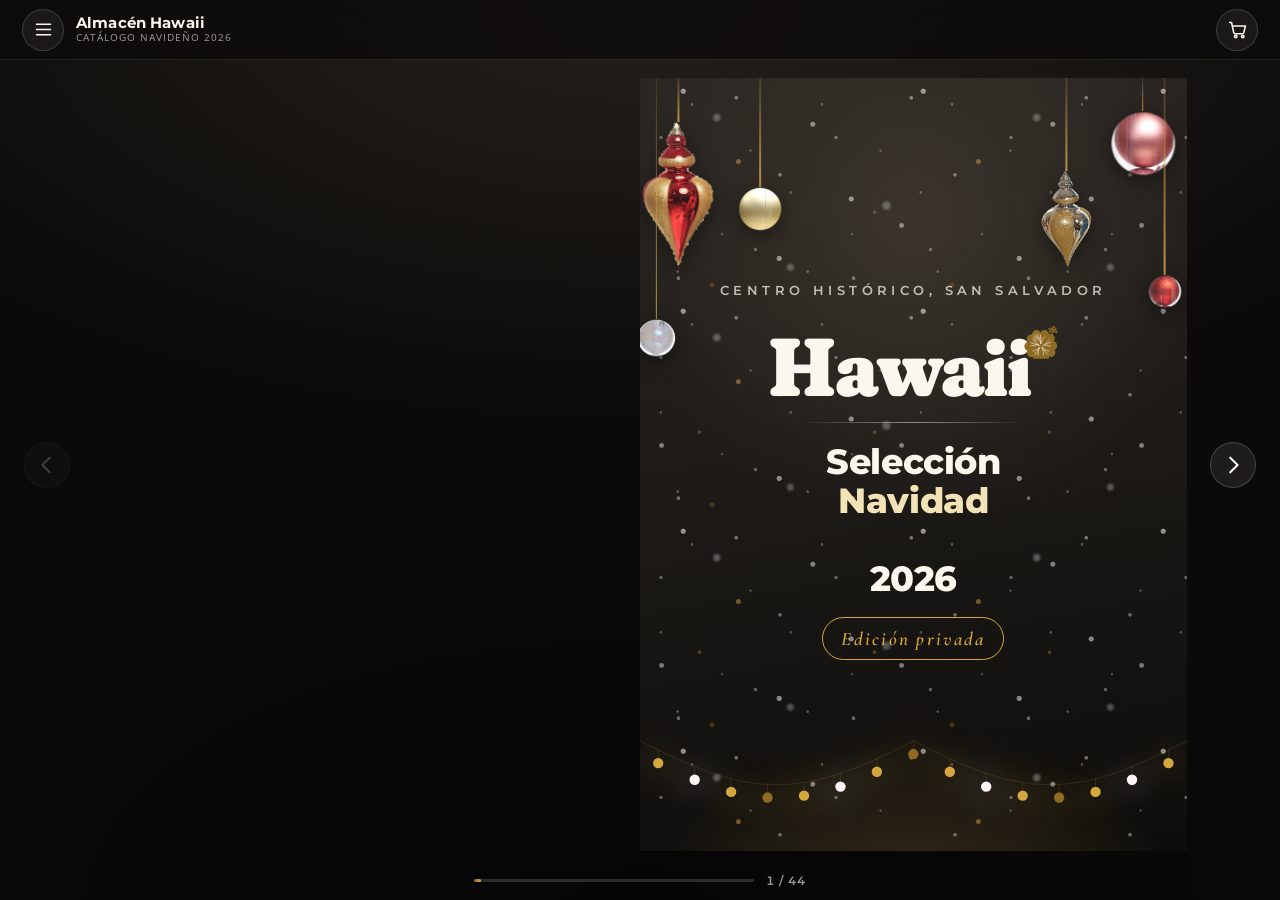
==== commit 806b3910: "Selección: negro y dorado, árbol con esferas (pág. 11) y mesa de regalos (pág. 35) Precios revisados" ====
--- a/seleccion/index.html
+++ b/seleccion/index.html
@@ -4,17 +4,20 @@
 <meta charset="utf-8">
 <meta name="viewport" content="width=device-width, initial-scale=1, viewport-fit=cover">
 <title>Almacén Hawaii · Selección Navidad 2026</title>
-<meta name="description" content="Catálogo Navideño 2026 de Almacén Hawaii, Centro Histórico de San Salvador. Esferas, flores de pascua, varas, mallas y coronas, con precio por unidad y por docena.">
-<meta name="theme-color" content="#0E3B26">
+<meta name="description" content="Selección Navidad 2026 de Almacén Hawaii: esferas, coronas, moños y guías mostrados en salas, con precio por unidad y por docena.">
+<meta name="theme-color" content="#0B0A09">
 
 <meta property="og:type" content="website">
 <meta property="og:title" content="Almacén Hawaii — Selección Navidad 2026">
 <meta property="og:description" content="Una selección navideña preparada para su hogar: esferas, coronas, moños y guías. Atención personal por WhatsApp.">
+<meta property="og:image" content="https://chatbotingene.github.io/catalogo-navideno-hawaii/seleccion/img/vista-previa.jpg">
+<meta property="og:image:width" content="1200">
+<meta property="og:image:height" content="630">
 
 <link rel="preconnect" href="https://fonts.googleapis.com">
 <link rel="preconnect" href="https://fonts.gstatic.com" crossorigin>
 <link href="https://fonts.googleapis.com/css2?family=Fraunces:opsz,wght,SOFT,WONK@9..144,700..900,100,1&family=Cormorant+Garamond:ital,wght@0,500;0,600;1,500;1,600&family=Montserrat:wght@500;600;700;800&family=Open+Sans:wght@400;600&display=swap" rel="stylesheet">
-<link rel="stylesheet" href="estilos.css?v=b6408e53">
+<link rel="stylesheet" href="estilos.css?v=991e4c0c">
 </head>
 <body>
 
@@ -191,7 +194,7 @@
 
 <script src="vendor/page-flip.browser.js"></script>
 <script src="datos.js?v=13c87541"></script>
-<script src="salas.js?v=3addc562"></script>
-<script src="guion.js?v=63ef8f1d"></script>
+<script src="salas.js?v=40451392"></script>
+<script src="guion.js?v=7afe6ff8"></script>
 </body>
 </html>
--- a/seleccion/estilos.css
+++ b/seleccion/estilos.css
@@ -1,5 +1,12 @@
 /* ════════════════════════════════════════════════════════════════
-   Almacén Hawaii — Catálogo Navideño 2026 (precio estándar)
+   Almacén Hawaii — Selección Navidad 2026 (edición privada)
+
+   ESTA EDICIÓN VA EN NEGRO Y DORADO (pedido de Fernando, 18-nov):
+   negro cálido de estructura, oro viejo para precios y acentos, dorado
+   para luces y filetes, papel marfil. Los nombres de las variables
+   (--marca, --fucsia…) quedaron igual que en la estándar.
+
+   Notas de la edición estándar, abajo:
 
    Esta edición va con paleta navideña clásica: verde pino de estructura,
    rojo navidad para precios y lo que salta, dorado para luces y filetes,
@@ -26,19 +33,19 @@
 
      Los nombres no dicen un color a propósito: cambiar la paleta es
      cambiar este bloque y nada más. */
-  --marca:       #14532D;   /* titulares, botones, estructura */
+  --marca:       #161412;   /* titulares, botones, estructura */
   /* El rosa de fondo va empolvado y no encendido: sobre un fondo
      saturado, el fucsia de los precios deja de saltar. Lo que salta es
      lo que contrasta, y para contrastar el fondo tiene que ceder. */
-  --marca-hondo: #0E3B26;   /* barra, portada, contraportada */
-  --marca-claro: #7FA88C;
-  --fucsia:      #C21F32;   /* precios de preventa, sellos, lo que salta */
-  --fucsia-hondo:#9A1626;
+  --marca-hondo: #0B0A09;   /* barra, portada, contraportada */
+  --marca-claro: #A8956A;
+  --fucsia:      #8F6A22;   /* precios de preventa, sellos, lo que salta */
+  --fucsia-hondo:#6E5018;
   --dorado:      #D4A83F;   /* luces, filetes, lo navideño */
   --papel:       #FBF7EE;   /* la hoja */
   --papel-hondo: #F2EAD7;
-  --tinta:       #1E2A22;
-  --tinta-suave: #5F6B62;
+  --tinta:       #1C1A17;
+  --tinta-suave: #6B655B;
   --linea:       #E5DAC0;
   --whatsapp:    #25D366;
 
@@ -46,8 +53,8 @@
   --r:       16px;
   --r-grande:26px;
 
-  --sombra:      0 2px 8px rgba(14,59,38,.08), 0 12px 32px rgba(14,59,38,.10);
-  --sombra-alta: 0 8px 24px rgba(14,59,38,.16), 0 32px 64px rgba(14,59,38,.22);
+  --sombra:      0 2px 8px rgba(20,18,15,.08), 0 12px 32px rgba(20,18,15,.10);
+  --sombra-alta: 0 8px 24px rgba(20,18,15,.16), 0 32px 64px rgba(20,18,15,.22);
 
   --titulo: "Montserrat", "Helvetica Neue", Arial, sans-serif;
   --texto:  "Open Sans", "Helvetica Neue", Arial, sans-serif;
@@ -69,8 +76,8 @@
   background: var(--marca-hondo);
   /* Un resplandor tibio detrás del libro, como la luz de una sala. */
   background-image:
-    radial-gradient(120% 80% at 50% 0%, #1F6142 0%, transparent 60%),
-    radial-gradient(90% 60% at 50% 100%, #06231A 0%, transparent 70%);
+    radial-gradient(120% 80% at 50% 0%, #24201B 0%, transparent 60%),
+    radial-gradient(90% 60% at 50% 100%, #060505 0%, transparent 70%);
   display: flex;
   flex-direction: column;
   overflow: hidden;
@@ -90,7 +97,7 @@
   align-items: center;
   justify-content: space-between;
   gap: 12px;
-  background: rgba(10, 46, 30, .72);
+  background: rgba(12, 11, 10, .72);
   backdrop-filter: blur(14px);
   -webkit-backdrop-filter: blur(14px);
   border-bottom: 1px solid rgba(251, 246, 236, .10);
@@ -309,8 +316,8 @@
 
 .pagina.portada {
   background:
-    radial-gradient(90% 65% at 50% 18%, #2E7A54 0%, transparent 62%),
-    linear-gradient(170deg, #1A5C3D 0%, #0B3322 100%);
+    radial-gradient(90% 65% at 50% 18%, #3A342C 0%, transparent 62%),
+    linear-gradient(170deg, #2A2622 0%, #0E0D0B 100%);
   color: var(--papel);
 }
 .portada .pagina-interior {
@@ -406,7 +413,7 @@
     radial-gradient(circle at 88% 55%,  rgba(255,255,255,.9)  0 2.1px, transparent 3px),
     radial-gradient(circle at 9%  67%,  rgba(255,255,255,.8)  0 1.8px, transparent 3px),
     radial-gradient(circle at 58% 82%,  rgba(255,255,255,.9)  0 2.2px, transparent 3px),
-    radial-gradient(circle at 30% 94%,  rgba(194,31,50,.7)   0 1.9px, transparent 3px);
+    radial-gradient(circle at 30% 94%,  rgba(143,106,34,.7)   0 1.9px, transparent 3px);
 }
 .nieve i:nth-child(2) {
   opacity: .42;
@@ -567,7 +574,7 @@
   font-weight: 800;
   font-size: clamp(12px, 3.4cqw, 17px);
   letter-spacing: .02em;
-  box-shadow: 0 6px 20px rgba(194,31,50,.35);
+  box-shadow: 0 6px 20px rgba(143,106,34,.35);
 }
 
 /* ── Página de bienvenida ───────────────────────────────────── */
@@ -657,11 +664,11 @@
 .escena-foto::after {
   content: "";
   position: absolute; inset: 0;
-  background: linear-gradient(to top, rgba(8,36,24,.82) 0%, rgba(8,36,24,.30) 26%, transparent 52%);
+  background: linear-gradient(to top, rgba(10,9,8,.82) 0%, rgba(10,9,8,.30) 26%, transparent 52%);
   pointer-events: none;
 }
 .escena-foto.velo-arriba::after {
-  background: linear-gradient(to bottom, rgba(8,36,24,.84) 0%, rgba(8,36,24,.32) 28%, transparent 54%);
+  background: linear-gradient(to bottom, rgba(10,9,8,.84) 0%, rgba(10,9,8,.32) 28%, transparent 54%);
 }
 .escena-pie {
   position: absolute;
@@ -710,7 +717,7 @@
   width: 8px; height: 8px;
   border-radius: 50%;
   background: var(--fucsia);
-  box-shadow: 0 0 0 4px rgba(194,31,50,.3);
+  box-shadow: 0 0 0 4px rgba(143,106,34,.3);
 }
 
 /* ── Las esferas colgadas ─────────────────────────────────────────
@@ -824,8 +831,8 @@
   animation: latido 2.6s ease-out infinite;
 }
 @keyframes latido {
-  0%       { box-shadow: 0 2px 8px rgba(0,0,0,.4), 0 0 0 0    rgba(194,31,50,.55); }
-  55%, 100%{ box-shadow: 0 2px 8px rgba(0,0,0,.4), 0 0 0 15px rgba(194,31,50,0); }
+  0%       { box-shadow: 0 2px 8px rgba(0,0,0,.4), 0 0 0 0    rgba(143,106,34,.55); }
+  55%, 100%{ box-shadow: 0 2px 8px rgba(0,0,0,.4), 0 0 0 15px rgba(143,106,34,0); }
 }
 .punto:hover::before, .punto:focus-visible::before { opacity: 1; border-color: rgba(251,246,236,.55); }
 .punto:focus-visible { outline: none; }
@@ -917,7 +924,7 @@
   font-weight: 800;
   font-size: clamp(9px, 2.4cqw, 11.5px);
   letter-spacing: .02em;
-  box-shadow: 0 2px 8px rgba(194,31,50,.32);
+  box-shadow: 0 2px 8px rgba(143,106,34,.32);
 }
 
 .tarjeta-cuerpo { min-width: 0; overflow: hidden; display: flex; flex-direction: column; gap: 5px; }
@@ -1065,8 +1072,8 @@
 .seccion-foto::after {
   content: "";
   position: absolute; inset: 0;
-  background: linear-gradient(to top, rgba(8,36,24,.9) 0%, rgba(8,36,24,.45) 30%,
-                              rgba(8,36,24,.12) 55%, rgba(8,36,24,.3) 100%);
+  background: linear-gradient(to top, rgba(10,9,8,.9) 0%, rgba(10,9,8,.45) 30%,
+                              rgba(10,9,8,.12) 55%, rgba(10,9,8,.3) 100%);
 }
 
 .flota {
@@ -1284,7 +1291,7 @@
 /* ── Contraportada ──────────────────────────────────────────── */
 
 .pagina.contra {
-  background: linear-gradient(200deg, #1A5C3D 0%, #0B3322 100%);
+  background: linear-gradient(200deg, #2A2622 0%, #0E0D0B 100%);
   color: var(--papel);
 }
 .contra .pagina-interior {
@@ -1355,7 +1362,7 @@
   position: fixed;
   inset: 0;
   z-index: 100;
-  background: rgba(8, 36, 24, .58);
+  background: rgba(10, 9, 8, .58);
   backdrop-filter: blur(6px);
   -webkit-backdrop-filter: blur(6px);
   display: flex;
@@ -1460,7 +1467,7 @@
 .etiqueta-ahorro {
   padding: 4px 10px;
   border-radius: 999px;
-  background: rgba(194,31,50,.12);
+  background: rgba(143,106,34,.12);
   color: var(--fucsia-hondo);
   font-family: var(--titulo);
   font-weight: 800;
@@ -1672,7 +1679,7 @@
   color: var(--tinta);
 }
 .carrito-pie input:focus { outline: 2px solid var(--marca-claro); outline-offset: -1px; }
-.carrito-pie input.mal { border-color: var(--fucsia); background: rgba(194,31,50,.05); }
+.carrito-pie input.mal { border-color: var(--fucsia); background: rgba(143,106,34,.05); }
 
 .aviso { margin: 0; font-size: 12px; color: var(--fucsia-hondo); font-weight: 600; }
 .aviso[hidden] { display: none; }
@@ -1687,7 +1694,7 @@
   border: 0;
   border-radius: var(--r-chico);
   background: var(--whatsapp);
-  color: #08301A;
+  color: #0A0908;
   font-family: var(--titulo);
   font-weight: 800;
   font-size: 14.5px;
@@ -1827,7 +1834,7 @@
   display: inline-block;
   padding: 2px 8px;
   border-radius: 999px;
-  background: rgba(194,31,50,.10);
+  background: rgba(143,106,34,.10);
   color: var(--fucsia-hondo);
   font-family: var(--titulo);
   font-style: normal;
@@ -1935,10 +1942,10 @@
 .sala-foto { position: absolute; inset: 0; width: 100%; height: 100%; object-fit: cover; }
 .sala-lienzo::after {                     /* velo para que el rótulo se lea */
   content: ""; position: absolute; inset: 0; pointer-events: none;
-  background: linear-gradient(to bottom, rgba(14,30,22,.78) 0%, rgba(14,30,22,.35) 17%, transparent 30%);
+  background: linear-gradient(to bottom, rgba(10,9,8,.78) 0%, rgba(10,9,8,.35) 17%, transparent 30%);
 }
 .pagina.sala.rotulo-abajo .sala-lienzo::after {
-  background: linear-gradient(to top, rgba(14,30,22,.82) 0%, rgba(14,30,22,.38) 18%, transparent 32%);
+  background: linear-gradient(to top, rgba(10,9,8,.82) 0%, rgba(10,9,8,.38) 18%, transparent 32%);
 }
 .sala-rotulo {
   position: absolute; left: 0; right: 0; top: 0; z-index: 4;
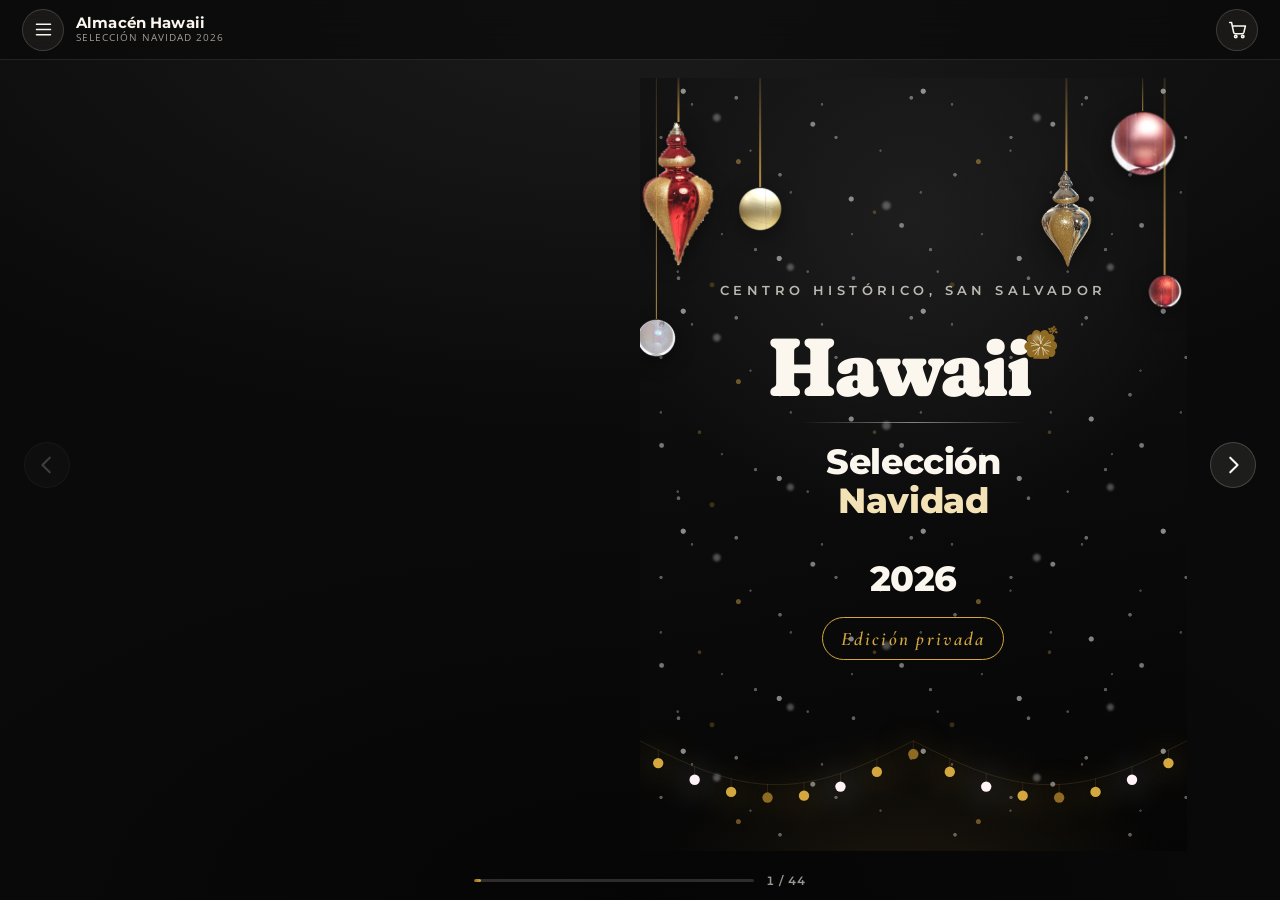
==== commit 98a5638e: "Selección: portada y contraportada en negro neutro (antes se veían café) Co-Authored-By: Claude Opus" ====
--- a/seleccion/index.html
+++ b/seleccion/index.html
@@ -17,7 +17,7 @@
 <link rel="preconnect" href="https://fonts.googleapis.com">
 <link rel="preconnect" href="https://fonts.gstatic.com" crossorigin>
 <link href="https://fonts.googleapis.com/css2?family=Fraunces:opsz,wght,SOFT,WONK@9..144,700..900,100,1&family=Cormorant+Garamond:ital,wght@0,500;0,600;1,500;1,600&family=Montserrat:wght@500;600;700;800&family=Open+Sans:wght@400;600&display=swap" rel="stylesheet">
-<link rel="stylesheet" href="estilos.css?v=991e4c0c">
+<link rel="stylesheet" href="estilos.css?v=2bc23033">
 </head>
 <body>
 
@@ -62,7 +62,7 @@
     <a class="marca" href="#" data-ir="0" aria-label="Portada del catálogo">
       <span class="marca-txt">
         <b>Almacén Hawaii</b>
-        <small>Catálogo Navideño 2026</small>
+        <small>Selección Navidad 2026</small>
       </span>
     </a>
   </div>
--- a/seleccion/estilos.css
+++ b/seleccion/estilos.css
@@ -33,11 +33,11 @@
 
      Los nombres no dicen un color a propósito: cambiar la paleta es
      cambiar este bloque y nada más. */
-  --marca:       #161412;   /* titulares, botones, estructura */
+  --marca:       #141414;   /* titulares, botones, estructura */
   /* El rosa de fondo va empolvado y no encendido: sobre un fondo
      saturado, el fucsia de los precios deja de saltar. Lo que salta es
      lo que contrasta, y para contrastar el fondo tiene que ceder. */
-  --marca-hondo: #0B0A09;   /* barra, portada, contraportada */
+  --marca-hondo: #0A0A0A;   /* barra, portada, contraportada */
   --marca-claro: #A8956A;
   --fucsia:      #8F6A22;   /* precios de preventa, sellos, lo que salta */
   --fucsia-hondo:#6E5018;
@@ -76,7 +76,7 @@
   background: var(--marca-hondo);
   /* Un resplandor tibio detrás del libro, como la luz de una sala. */
   background-image:
-    radial-gradient(120% 80% at 50% 0%, #24201B 0%, transparent 60%),
+    radial-gradient(120% 80% at 50% 0%, #1C1C1C 0%, transparent 60%),
     radial-gradient(90% 60% at 50% 100%, #060505 0%, transparent 70%);
   display: flex;
   flex-direction: column;
@@ -316,8 +316,8 @@
 
 .pagina.portada {
   background:
-    radial-gradient(90% 65% at 50% 18%, #3A342C 0%, transparent 62%),
-    linear-gradient(170deg, #2A2622 0%, #0E0D0B 100%);
+    radial-gradient(90% 65% at 50% 18%, #1E1E1E 0%, transparent 62%),
+    linear-gradient(170deg, #121212 0%, #050505 100%);
   color: var(--papel);
 }
 .portada .pagina-interior {
@@ -468,7 +468,7 @@
   pointer-events: none;
   z-index: 0;
   background: radial-gradient(60% 100% at 50% 100%,
-    rgba(217,166,78,.26) 0%, rgba(217,166,78,.10) 42%, transparent 72%);
+    rgba(217,166,78,.16) 0%, rgba(217,166,78,.06) 42%, transparent 72%);
 }
 
 .pie-luces {
@@ -1291,7 +1291,7 @@
 /* ── Contraportada ──────────────────────────────────────────── */
 
 .pagina.contra {
-  background: linear-gradient(200deg, #2A2622 0%, #0E0D0B 100%);
+  background: linear-gradient(200deg, #121212 0%, #050505 100%);
   color: var(--papel);
 }
 .contra .pagina-interior {
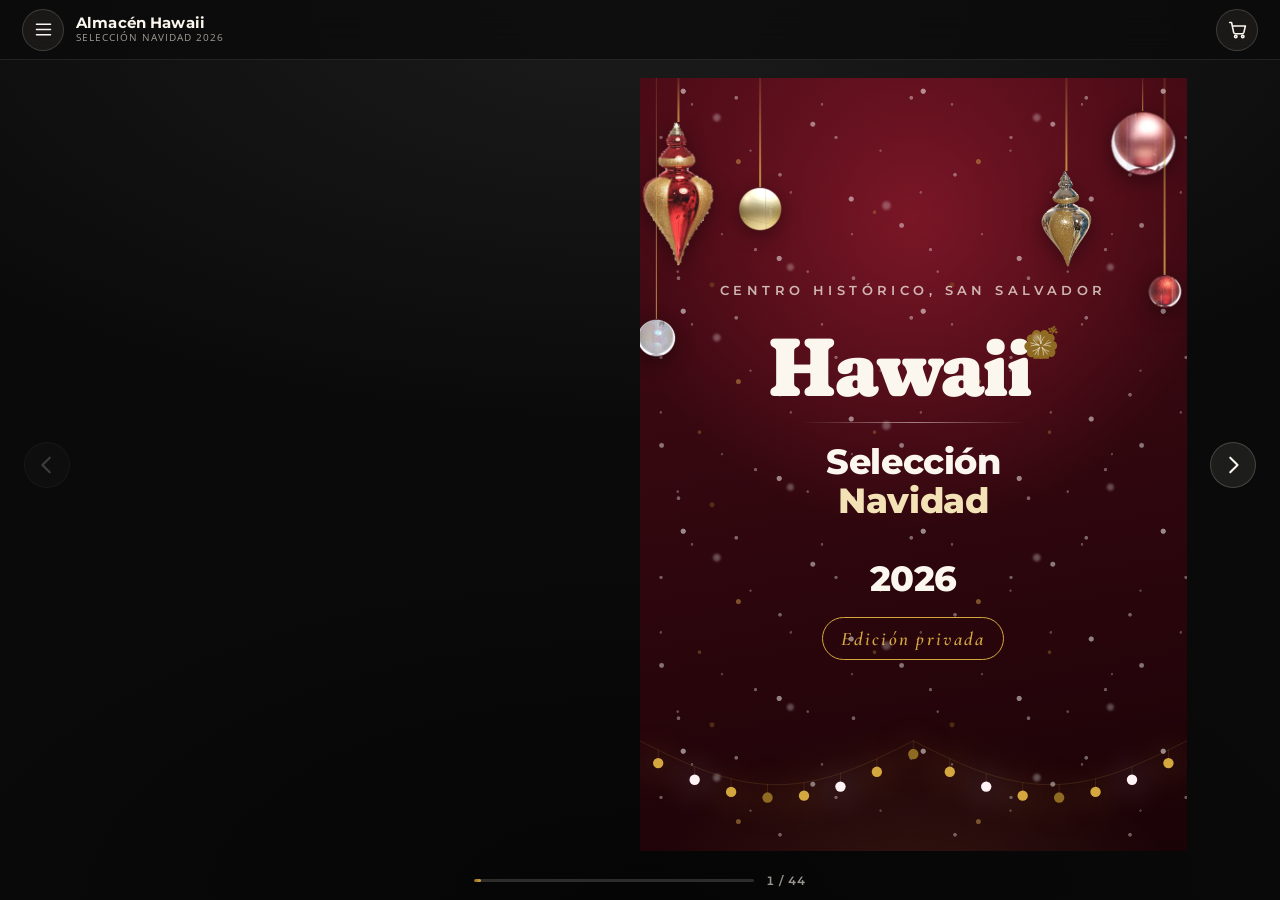
==== commit 14599d0a: "Selección: portada y contraportada en rojo vino con dorado Co-Authored-By: Claude Opus 5.5 <noreply@" ====
--- a/seleccion/index.html
+++ b/seleccion/index.html
@@ -17,7 +17,7 @@
 <link rel="preconnect" href="https://fonts.googleapis.com">
 <link rel="preconnect" href="https://fonts.gstatic.com" crossorigin>
 <link href="https://fonts.googleapis.com/css2?family=Fraunces:opsz,wght,SOFT,WONK@9..144,700..900,100,1&family=Cormorant+Garamond:ital,wght@0,500;0,600;1,500;1,600&family=Montserrat:wght@500;600;700;800&family=Open+Sans:wght@400;600&display=swap" rel="stylesheet">
-<link rel="stylesheet" href="estilos.css?v=2bc23033">
+<link rel="stylesheet" href="estilos.css?v=9a35f957">
 </head>
 <body>
 
--- a/seleccion/estilos.css
+++ b/seleccion/estilos.css
@@ -1,7 +1,8 @@
 /* ════════════════════════════════════════════════════════════════
    Almacén Hawaii — Selección Navidad 2026 (edición privada)
 
-   ESTA EDICIÓN VA EN NEGRO Y DORADO (pedido de Fernando, 18-nov):
+   ESTA EDICIÓN VA EN NEGRO Y DORADO (pedido de Fernando, 18-nov), con
+   portada y contraportada en ROJO VINO (elegido el mismo día):
    negro cálido de estructura, oro viejo para precios y acentos, dorado
    para luces y filetes, papel marfil. Los nombres de las variables
    (--marca, --fucsia…) quedaron igual que en la estándar.
@@ -316,8 +317,8 @@
 
 .pagina.portada {
   background:
-    radial-gradient(90% 65% at 50% 18%, #1E1E1E 0%, transparent 62%),
-    linear-gradient(170deg, #121212 0%, #050505 100%);
+    radial-gradient(90% 65% at 50% 18%, #7A1626 0%, transparent 62%),   /* rojo vino */
+    linear-gradient(170deg, #4A0B16 0%, #1A0307 100%);
   color: var(--papel);
 }
 .portada .pagina-interior {
@@ -1291,7 +1292,9 @@
 /* ── Contraportada ──────────────────────────────────────────── */
 
 .pagina.contra {
-  background: linear-gradient(200deg, #121212 0%, #050505 100%);
+  background:
+    radial-gradient(90% 60% at 50% 12%, #6A1220 0%, transparent 60%),
+    linear-gradient(200deg, #4A0B16 0%, #1A0307 100%);   /* rojo vino, como la portada */
   color: var(--papel);
 }
 .contra .pagina-interior {
